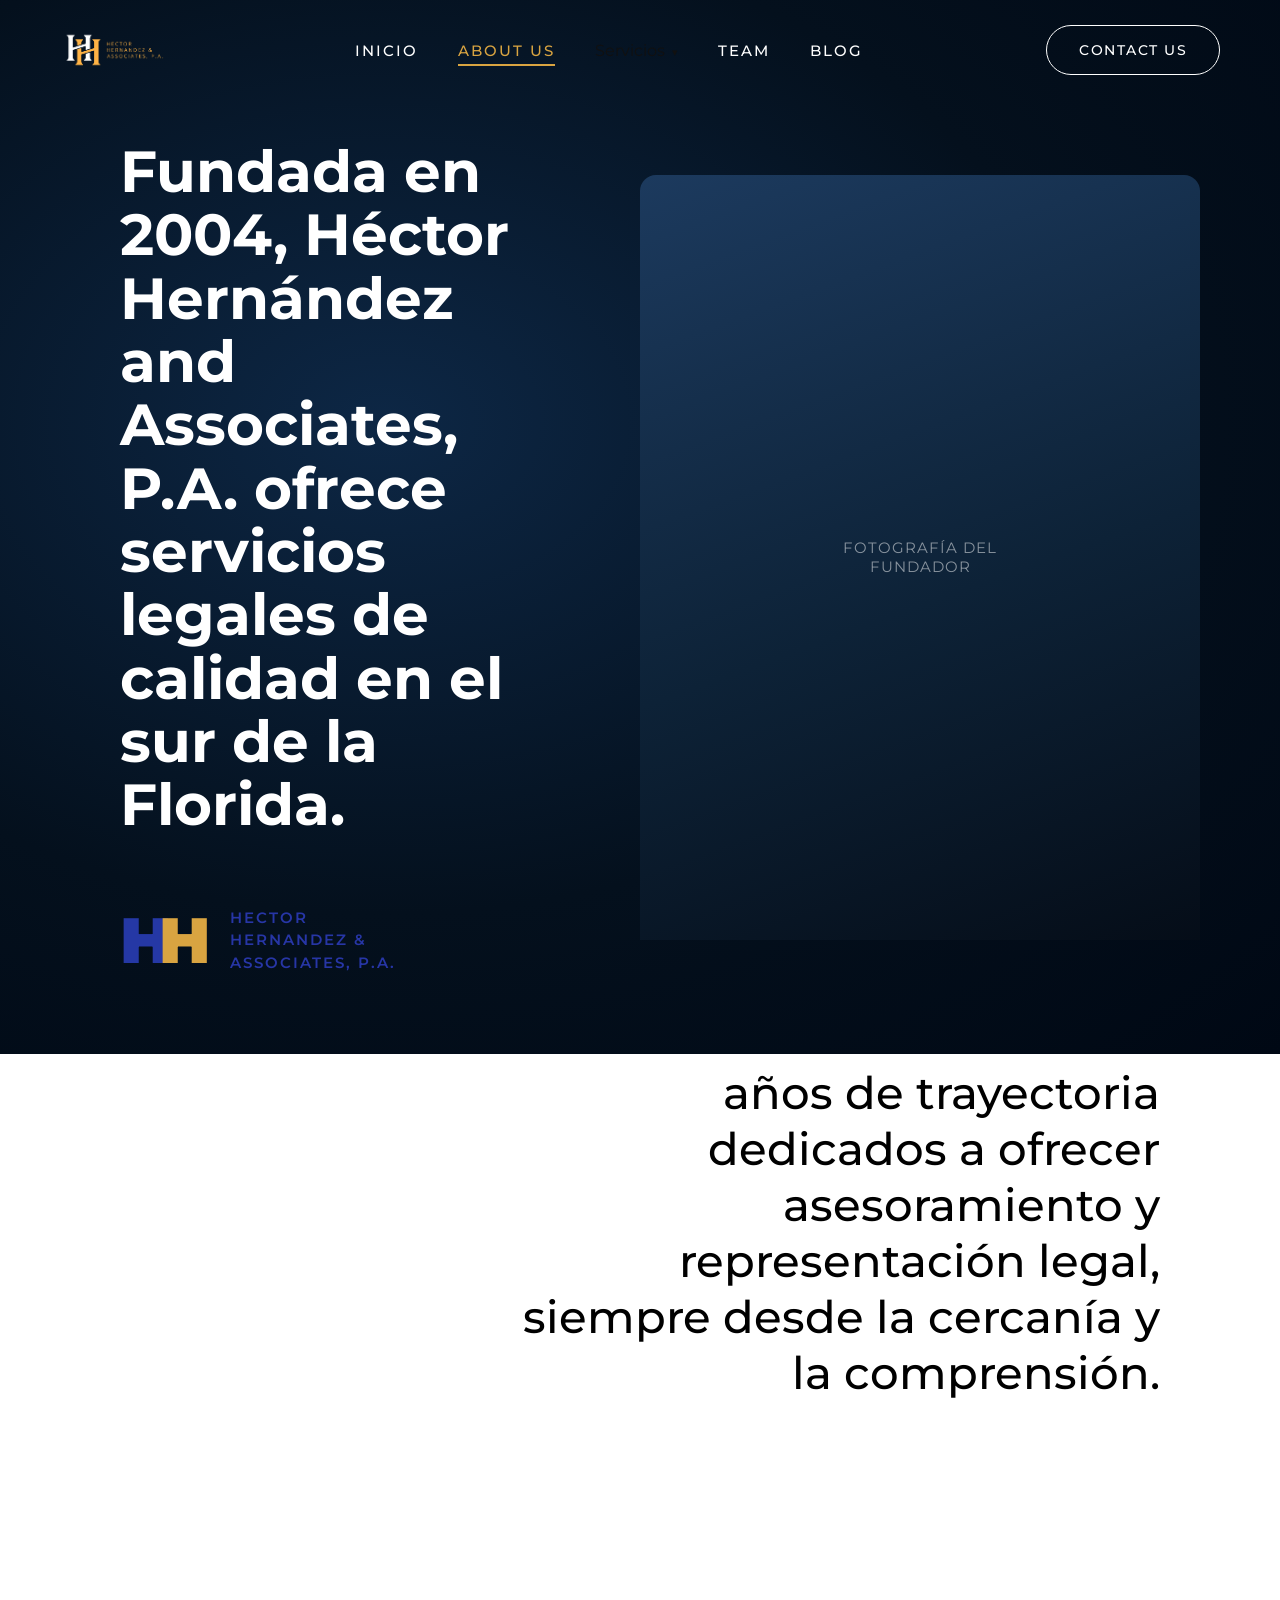
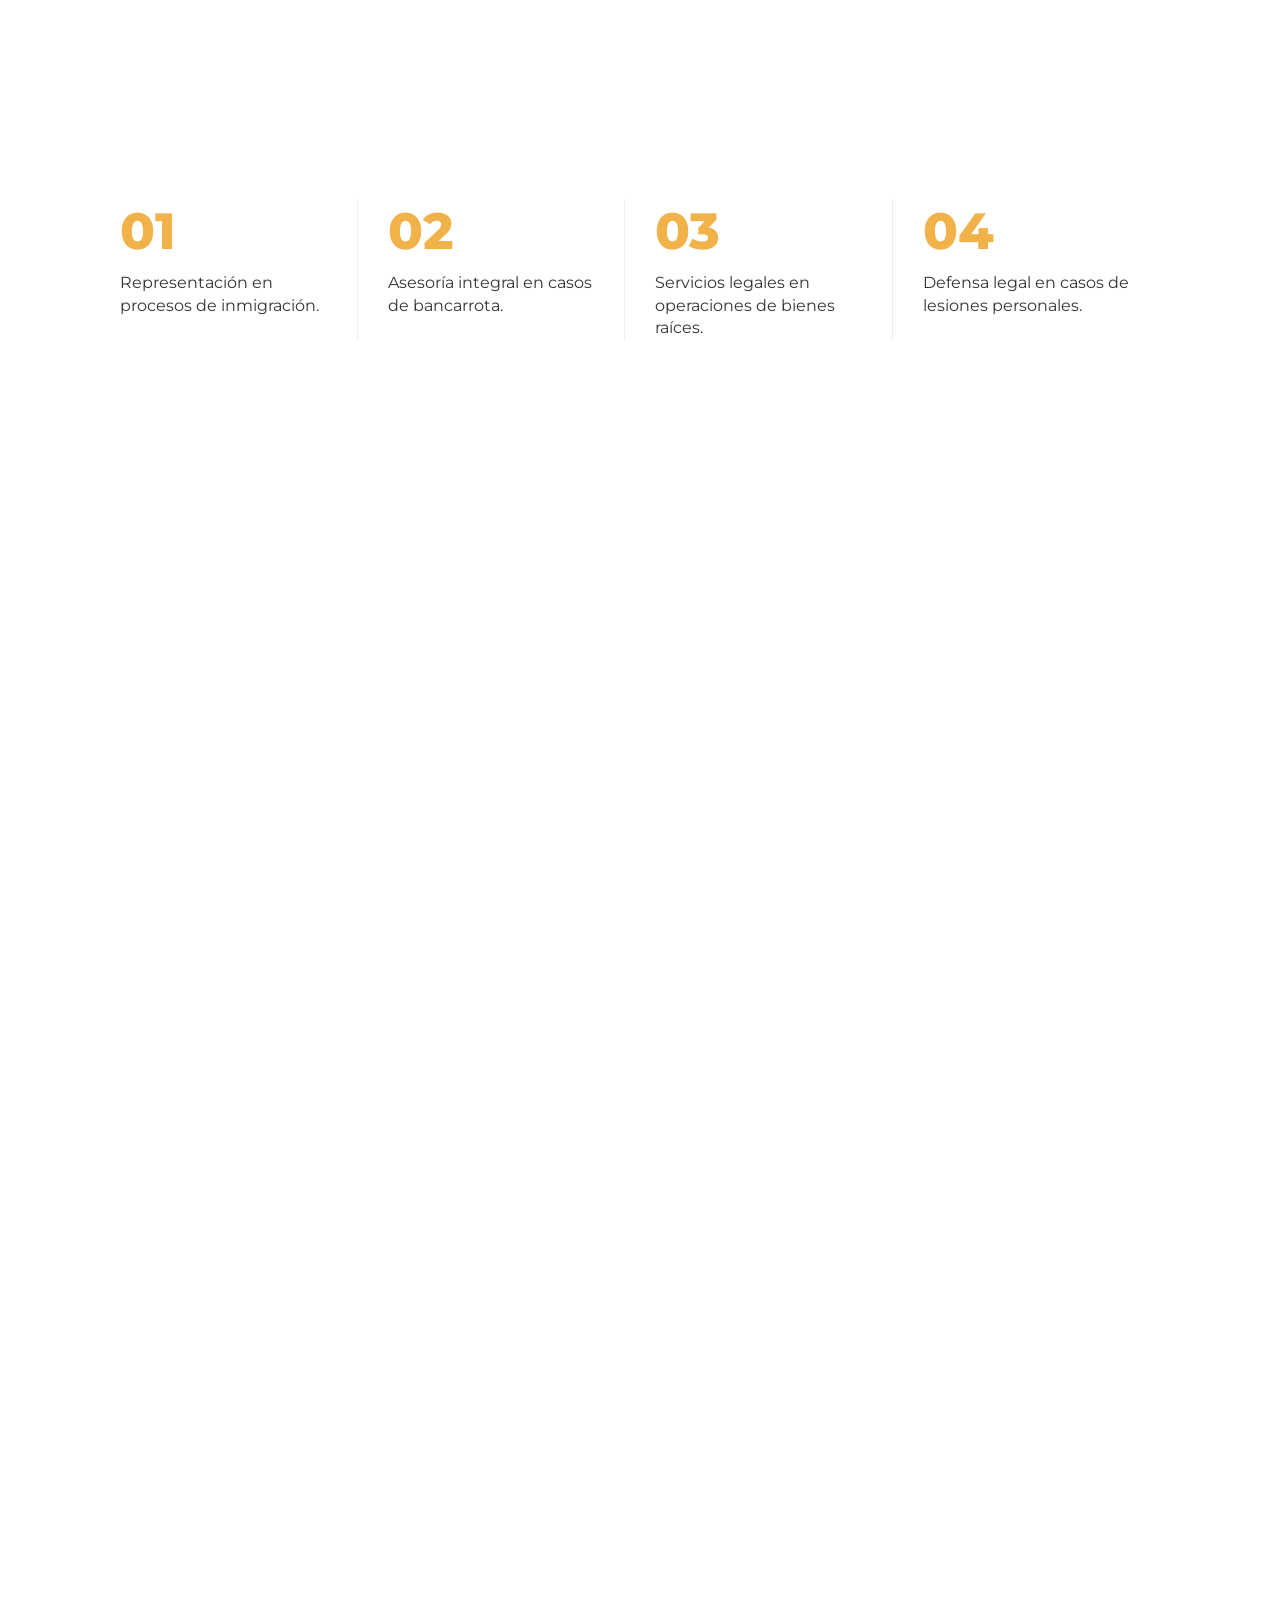
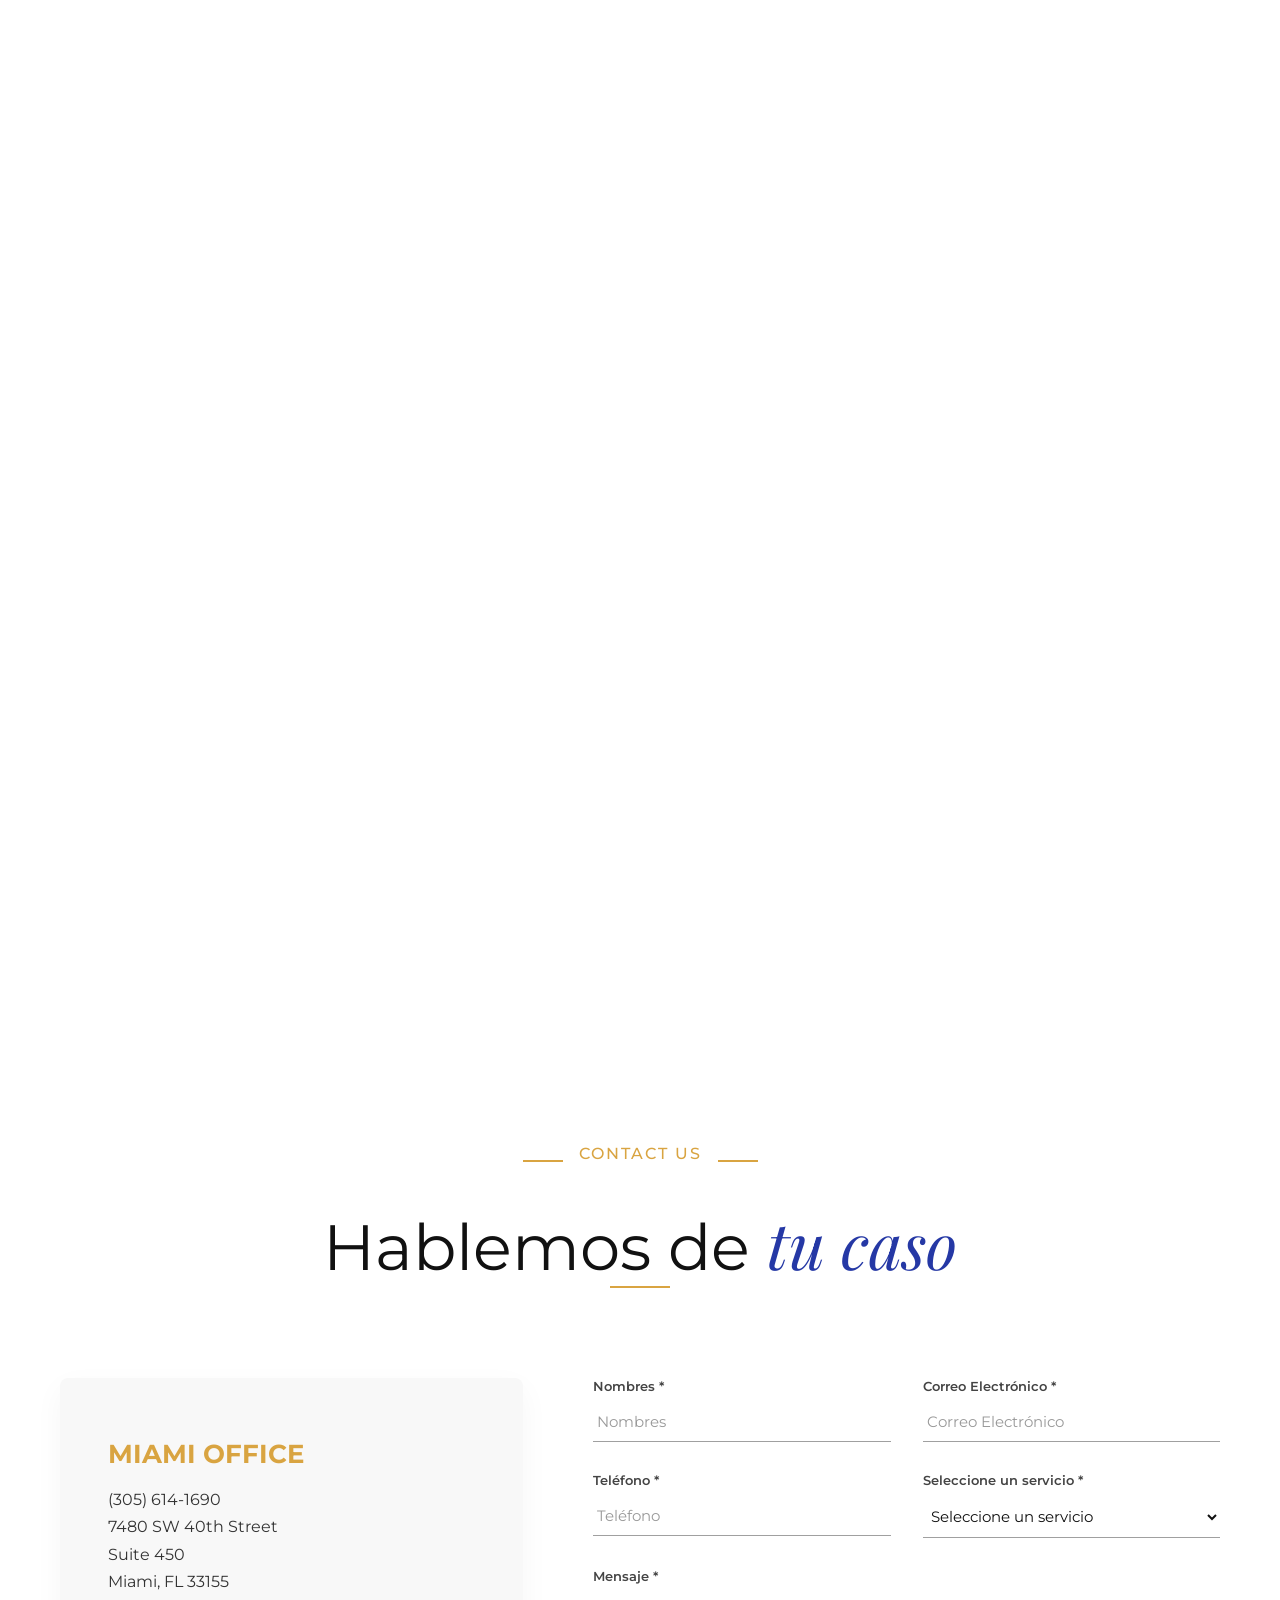
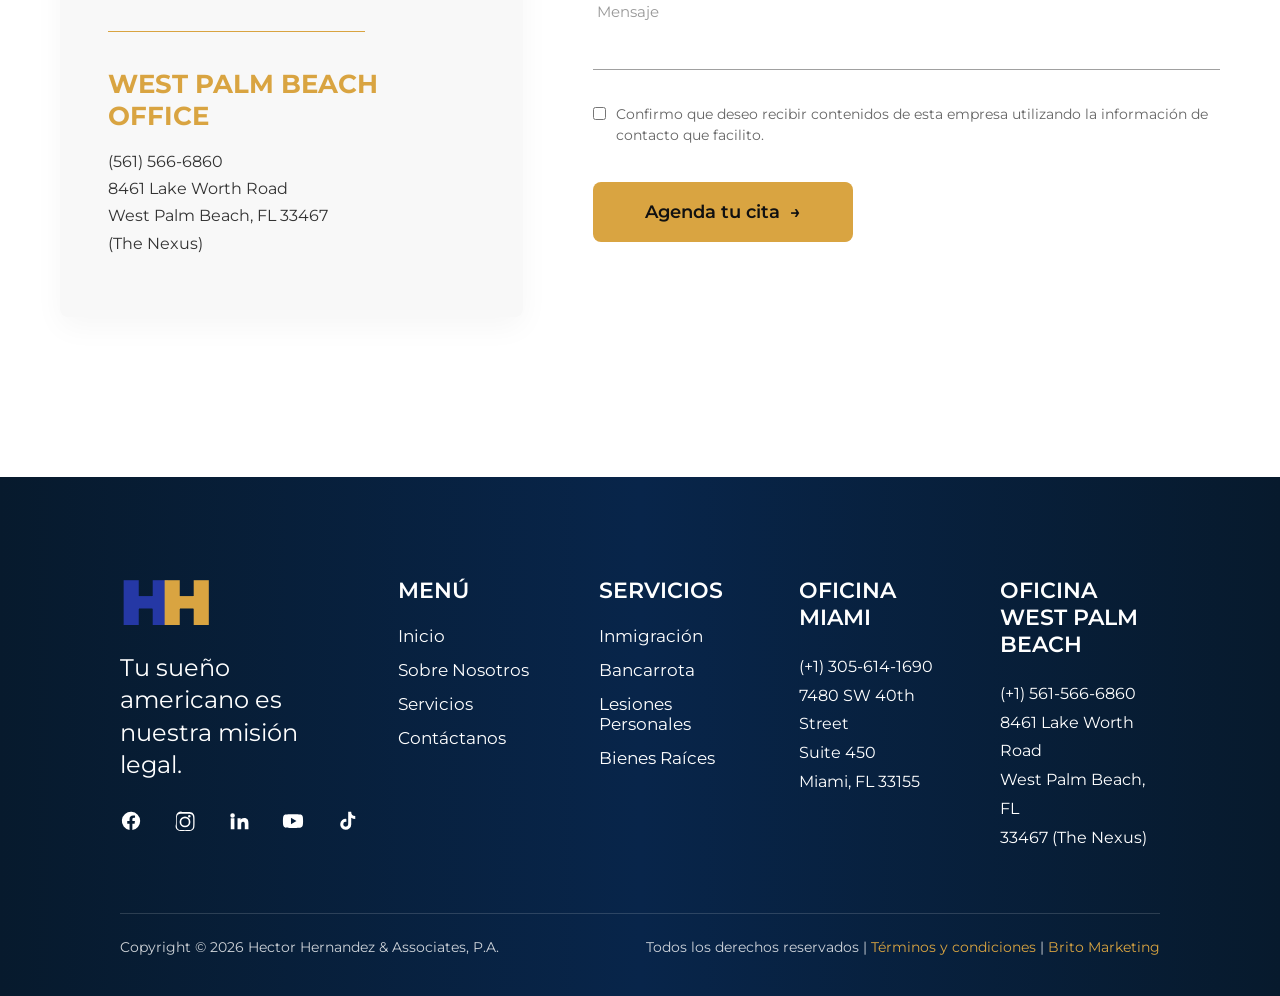
==== about.html @ 2b7bb664 "Commit inicial: sitio web HHA (HTML, CSS, JS, assets) Co-Authored-By: Claude Sonnet 5 <noreply@anthr" ====
<!DOCTYPE html>
<html lang="es">
<head>
<meta charset="UTF-8">
<meta name="viewport" content="width=device-width, initial-scale=1.0">
<title>About Us | Hector Hernandez & Associates, P.A.</title>
<link rel="preconnect" href="https://fonts.googleapis.com">
<link rel="preconnect" href="https://fonts.gstatic.com" crossorigin>
<link href="https://fonts.googleapis.com/css2?family=Montserrat:ital,wght@0,400;0,500;0,600;0,700;0,800;0,900;1,400&family=Cormorant+Garamond:wght@300;400&family=Playfair+Display:ital@1&display=swap" rel="stylesheet">
<link rel="stylesheet" href="styles.css">
</head>
<body>

<div id="preloader"><div class="preloader-hh">HH</div></div>

<!-- ============ HEADER ============ -->
<header id="site-header">
  <div class="header-inner">
    <div class="header-logo">
      <img src="LOGO.png" alt="Hector Hernandez & Associates, P.A." class="logo-full">
    </div>
    <nav class="header-menu">
      <a href="index.html">Inicio</a>
      <a href="about.html" class="active">About Us</a>
      <div class="menu-dropdown">
        <a href="services.html?service=inmigracion">Servicios <span class="caret">▾</span></a>
        <div class="dropdown-panel">
          <a href="services.html?service=inmigracion">Inmigración</a>
          <a href="services.html?service=bancarrota">Bancarrota</a>
          <a href="services.html?service=lesiones-personales">Lesiones Personales</a>
          <a href="services.html?service=bienes-raices">Bienes Raíces</a>
        </div>
      </div>
      <a href="index.html#team">Team</a>
      <a href="blog.html">Blog</a>
    </nav>
    <a href="contact.html" class="btn-contact-us">Contact Us</a>
    <button id="mobile-toggle" aria-label="Menú"><span></span><span></span><span></span></button>
  </div>
  <div id="mobile-menu">
    <a href="index.html">Inicio</a>
    <a href="about.html">About Us</a>
    <a href="services.html?service=inmigracion">Servicios</a>
    <a href="index.html#team">Team</a>
    <a href="blog.html">Blog</a>
    <a href="contact.html" class="btn-contact-us">Contact Us</a>
  </div>
</header>

<!-- ============ HERO — FUNDADOR ============ -->
<section class="founder-hero">
  <div class="founder-hero-inner">
    <div class="founder-text reveal-fade-up">
      <p class="founder-message">Fundada en 2004, Héctor Hernández and Associates, P.A. ofrece servicios legales de calidad en el sur de la Florida.</p>
      <div class="founder-logo">
        <div class="hero-hh" style="position:static;">
          <span class="hh-h1">H</span><span class="hh-h2">H</span>
        </div>
        <div class="founder-logo-text">
          HECTOR<br>HERNANDEZ &amp;<br>ASSOCIATES, P.A.
        </div>
      </div>
    </div>
    <div class="founder-photo-wrap">
      <div class="founder-photo-placeholder">
        <span>Fotografía del<br>Fundador</span>
      </div>
    </div>
  </div>
</section>

<!-- ============ KINETIC TYPOGRAPHY: DEFENDEMOS TUS DERECHOS ============ -->
<section id="kinetic-wrapper">
  <div id="kinetic-sticky">
    <p class="kinetic-institutional reveal-fade-up">Contamos con más de 20 años de trayectoria dedicados a ofrecer asesoramiento y representación legal, siempre desde la cercanía y la comprensión.</p>

    <div class="kinetic-headline">
      <span class="kinetic-word" id="kinetic-word-1">DEFENDEMOS</span>
      <span class="kinetic-word" id="kinetic-word-2">TUS DERECHOS.</span>
    </div>

    <div class="kinetic-divider"></div>

    <div class="practice-grid">
      <div class="practice-item" data-delay="0">
        <span class="practice-number">01</span>
        <p class="practice-text">Representación en procesos de inmigración.</p>
      </div>
      <div class="practice-item" data-delay="0.15">
        <span class="practice-number">02</span>
        <p class="practice-text">Asesoría integral en casos de bancarrota.</p>
      </div>
      <div class="practice-item" data-delay="0.3">
        <span class="practice-number">03</span>
        <p class="practice-text">Servicios legales en operaciones de bienes raíces.</p>
      </div>
      <div class="practice-item" data-delay="0.45">
        <span class="practice-number">04</span>
        <p class="practice-text">Defensa legal en casos de lesiones personales.</p>
      </div>
    </div>

    <a href="contact.html" class="btn-contact-dark">Contact Us <span class="arrow">→</span></a>
  </div>
</section>

<!-- ============ CONTACT US (compacta) ============ -->
<section id="contact" class="contact-section">
  <div class="contact-header">
    <div class="contact-eyebrow-row">
      <span class="deco-line-h short"></span>
      <span class="section-eyebrow gold">CONTACT US</span>
      <span class="deco-line-h short"></span>
    </div>
    <h2 class="contact-title">Hablemos de <span class="italic-blue">tu caso</span></h2>
    <div class="deco-line" style="width:60px;"></div>
  </div>

  <div class="contact-layout">
    <div class="contact-offices reveal-left">
      <div class="office-block">
        <h3 class="office-title">MIAMI OFFICE</h3>
        <p class="office-info">(305) 614-1690<br>7480 SW 40th Street<br>Suite 450<br>Miami, FL 33155</p>
      </div>
      <div class="office-separator"></div>
      <div class="office-block">
        <h3 class="office-title">WEST PALM BEACH OFFICE</h3>
        <p class="office-info">(561) 566-6860<br>8461 Lake Worth Road<br>West Palm Beach, FL 33467<br>(The Nexus)</p>
      </div>
    </div>

    <form class="contact-form reveal-right" onsubmit="return false;">
      <div class="form-row">
        <div class="form-field"><label>Nombres *</label><input type="text" placeholder="Nombres" required></div>
        <div class="form-field"><label>Correo Electrónico *</label><input type="email" placeholder="Correo Electrónico" required></div>
      </div>
      <div class="form-row">
        <div class="form-field"><label>Teléfono *</label><input type="tel" placeholder="Teléfono" required></div>
        <div class="form-field">
          <label>Seleccione un servicio *</label>
          <select required>
            <option value="" disabled selected>Seleccione un servicio</option>
            <option>Inmigración</option><option>Bancarrota</option><option>Lesiones Personales</option><option>Bienes Raíces</option>
          </select>
        </div>
      </div>
      <div class="form-row"><div class="form-field full"><label>Mensaje *</label><textarea placeholder="Mensaje" rows="3" required></textarea></div></div>
      <label class="checkbox-row"><input type="checkbox"><span>Confirmo que deseo recibir contenidos de esta empresa utilizando la información de contacto que facilito.</span></label>
      <button type="submit" class="btn-schedule">Agenda tu cita <span class="arrow">→</span></button>
    </form>
  </div>
</section>

<!-- ============ FOOTER ============ -->
<footer id="site-footer" class="reveal-fade-up">
  <div class="footer-inner">
    <div class="footer-col footer-brand">
      <div class="footer-hh"><span class="hh-h1">H</span><span class="hh-h2">H</span></div>
      <p class="footer-tagline">Tu sueño americano es<br>nuestra misión legal.</p>
      <div class="footer-social">
        <a href="https://www.facebook.com/HectorHernandezAndAssociates" target="_blank" rel="noopener" aria-label="Facebook"><svg viewBox="0 0 24 24" width="22" height="22" fill="currentColor"><path d="M22 12a10 10 0 1 0-11.6 9.9v-7H7.9V12h2.5V9.8c0-2.5 1.5-3.9 3.8-3.9 1.1 0 2.2.2 2.2.2v2.4h-1.3c-1.2 0-1.6.8-1.6 1.6V12h2.8l-.4 2.9h-2.4v7A10 10 0 0 0 22 12z"/></svg></a>
        <a href="https://www.instagram.com/hha_law/" target="_blank" rel="noopener" aria-label="Instagram"><svg viewBox="0 0 24 24" width="22" height="22" fill="currentColor"><path d="M12 2.2c3.2 0 3.6 0 4.9.1 1.2.1 2 .3 2.4.5.6.2 1 .5 1.5 1 .5.5.7.9 1 1.5.2.4.4 1.2.5 2.4.1 1.3.1 1.7.1 4.9s0 3.6-.1 4.9c-.1 1.2-.3 2-.5 2.4-.2.6-.5 1-1 1.5-.5.5-.9.7-1.5 1-.4.2-1.2.4-2.4.5-1.3.1-1.7.1-4.9.1s-3.6 0-4.9-.1c-1.2-.1-2-.3-2.4-.5-.6-.2-1-.5-1.5-1-.5-.5-.7-.9-1-1.5-.2-.4-.4-1.2-.5-2.4C2.2 15.6 2.2 15.2 2.2 12s0-3.6.1-4.9c.1-1.2.3-2 .5-2.4.2-.6.5-1 1-1.5.5-.5.9-.7 1.5-1 .4-.2 1.2-.4 2.4-.5C8.4 2.2 8.8 2.2 12 2.2zm0 1.8c-3.1 0-3.5 0-4.8.1-1 .1-1.5.2-1.9.4-.5.2-.8.4-1.1.7-.3.3-.5.6-.7 1.1-.1.4-.3.9-.4 1.9-.1 1.3-.1 1.7-.1 4.8s0 3.5.1 4.8c.1 1 .2 1.5.4 1.9.2.5.4.8.7 1.1.3.3.6.5 1.1.7.4.1.9.3 1.9.4 1.3.1 1.7.1 4.8.1s3.5 0 4.8-.1c1-.1 1.5-.2 1.9-.4.5-.2.8-.4 1.1-.7.3-.3.5-.6.7-1.1.1-.4.3-.9.4-1.9.1-1.3.1-1.7.1-4.8s0-3.5-.1-4.8c-.1-1-.2-1.5-.4-1.9-.2-.5-.4-.8-.7-1.1-.3-.3-.6-.5-1.1-.7-.4-.1-.9-.3-1.9-.4-1.3-.1-1.7-.1-4.8-.1zm0 3.1a5.9 5.9 0 1 1 0 11.8 5.9 5.9 0 0 1 0-11.8zm0 1.8a4.1 4.1 0 1 0 0 8.2 4.1 4.1 0 0 0 0-8.2zm6.1-2a1.4 1.4 0 1 1-2.8 0 1.4 1.4 0 0 1 2.8 0z"/></svg></a>
        <a href="https://www.linkedin.com/company/hhalawfirm/" target="_blank" rel="noopener" aria-label="LinkedIn"><svg viewBox="0 0 24 24" width="22" height="22" fill="currentColor"><path d="M4.98 3.5a2.5 2.5 0 1 1 0 5 2.5 2.5 0 0 1 0-5zM3 9h4v12H3V9zm7 0h3.8v1.7h.1c.5-.9 1.8-1.9 3.7-1.9 4 0 4.7 2.6 4.7 6V21h-4v-5.3c0-1.3 0-3-1.8-3s-2.1 1.4-2.1 2.9V21h-4V9z"/></svg></a>
        <a href="https://www.youtube.com/@hectorhernandezassociates/shorts" target="_blank" rel="noopener" aria-label="YouTube"><svg viewBox="0 0 24 24" width="22" height="22" fill="currentColor"><path d="M23 12s0-3.4-.4-5a2.9 2.9 0 0 0-2-2C18.9 4.5 12 4.5 12 4.5s-6.9 0-8.6.5a2.9 2.9 0 0 0-2 2C1 8.6 1 12 1 12s0 3.4.4 5a2.9 2.9 0 0 0 2 2c1.7.5 8.6.5 8.6.5s6.9 0 8.6-.5a2.9 2.9 0 0 0 2-2c.4-1.6.4-5 .4-5zM9.8 15.5v-7l6 3.5-6 3.5z"/></svg></a>
        <a href="https://www.tiktok.com/@hhalawfirm?_r=1&_t=ZP-94kEILWHU1H" target="_blank" rel="noopener" aria-label="TikTok"><svg viewBox="0 0 24 24" width="22" height="22" fill="currentColor"><path d="M16.6 2h-3.3v13.6a2.7 2.7 0 1 1-2.7-2.7c.2 0 .5 0 .7.1v-3.3a6 6 0 1 0 5.3 6V8.4a7.7 7.7 0 0 0 4.4 1.4V6.5a4.4 4.4 0 0 1-4.4-4.4z"/></svg></a>
      </div>
    </div>
    <div class="footer-col">
      <h4 class="footer-col-title">MENÚ</h4>
      <a href="index.html">Inicio</a><a href="about.html">Sobre Nosotros</a><a href="services.html?service=inmigracion">Servicios</a><a href="contact.html">Contáctanos</a>
    </div>
    <div class="footer-col">
      <h4 class="footer-col-title">SERVICIOS</h4>
      <a href="services.html?service=inmigracion">Inmigración</a><a href="services.html?service=bancarrota">Bancarrota</a><a href="services.html?service=lesiones-personales">Lesiones Personales</a><a href="services.html?service=bienes-raices">Bienes Raíces</a>
    </div>
    <div class="footer-col">
      <h4 class="footer-col-title">OFICINA MIAMI</h4>
      <p class="footer-office-info">(+1) 305-614-1690<br>7480 SW 40th Street<br>Suite 450<br>Miami, FL 33155</p>
    </div>
    <div class="footer-col">
      <h4 class="footer-col-title">OFICINA WEST PALM BEACH</h4>
      <p class="footer-office-info">(+1) 561-566-6860<br>8461 Lake Worth Road<br>West Palm Beach, FL<br>33467 (The Nexus)</p>
    </div>
  </div>
  <div class="footer-divider"></div>
  <div class="footer-legal">
    <span>Copyright © 2026 Hector Hernandez &amp; Associates, P.A.</span>
    <span class="footer-legal-right">Todos los derechos reservados | <a href="#">Términos y condiciones</a> | <a href="#">Brito Marketing</a></span>
  </div>
</footer>

<script src="common.js"></script>
<script src="about.js"></script>
</body>
</html>
---- styles.css ----
/* ============================================================
   HECTOR HERNANDEZ & ASSOCIATES, P.A. — Renovación Página Web
   ============================================================ */

:root {
  --navy: #071A2D;
  --navy-2: #08254A;
  --blue: #2538A5;
  --gold: #D9A441;
  --gold-dark: #C28A2C;
  --gold-light: #F2C96D;
  --white: #FFFFFF;
  --ink: #111111;
  --gray-text: #333333;
  --font-sans: 'Montserrat', sans-serif;
  --font-serif: 'Cormorant Garamond', serif;
  --font-display: 'Playfair Display', serif;
}

* { box-sizing: border-box; margin: 0; padding: 0; }

html { scroll-behavior: smooth; }

body {
  font-family: var(--font-sans);
  background: var(--white);
  color: var(--ink);
  overflow-x: hidden;
  -webkit-font-smoothing: antialiased;
}

img { display: block; max-width: 100%; }
a { text-decoration: none; color: inherit; }
button { font-family: inherit; cursor: pointer; border: none; background: none; }
ul { list-style: none; }

@media (prefers-reduced-motion: reduce) {
  *, *::before, *::after {
    animation-duration: 0.001ms !important;
    animation-iteration-count: 1 !important;
    transition-duration: 0.001ms !important;
    scroll-behavior: auto !important;
  }
}

/* ============================================================
   PRELOADER
   ============================================================ */
#preloader {
  position: fixed;
  inset: 0;
  background: var(--navy);
  z-index: 9999;
  display: flex;
  align-items: center;
  justify-content: center;
  transition: opacity 0.6s ease, visibility 0.6s ease;
}
#preloader.hidden { opacity: 0; visibility: hidden; pointer-events: none; }
.preloader-hh {
  font-family: var(--font-sans);
  font-weight: 900;
  font-size: 48px;
  letter-spacing: 4px;
  background: linear-gradient(90deg, var(--blue), var(--gold));
  -webkit-background-clip: text;
  background-clip: text;
  color: transparent;
  animation: pulse 1.2s ease-in-out infinite;
}
@keyframes pulse {
  0%, 100% { opacity: 0.5; transform: scale(0.96); }
  50% { opacity: 1; transform: scale(1.02); }
}

/* ============================================================
   HEADER
   ============================================================ */
#site-header {
  position: fixed;
  top: 0; left: 0; right: 0;
  height: 100px;
  z-index: 1000;
  background: rgba(7, 26, 45, 0);
  transition: background 0.4s ease, height 0.4s ease, box-shadow 0.4s ease;
}
#site-header.scrolled {
  background: rgba(7, 26, 45, 0.92);
  backdrop-filter: blur(10px);
  height: 80px;
  box-shadow: 0 10px 30px rgba(0,0,0,0.25);
}
.header-inner {
  height: 100%;
  max-width: 1440px;
  margin: 0 auto;
  padding: 0 60px;
  display: flex;
  align-items: center;
  justify-content: space-between;
  gap: 40px;
}
.header-logo img { height: 46px; width: auto; }

.header-menu {
  display: flex;
  align-items: center;
  gap: 40px;
  flex: 1;
  justify-content: center;
}
.header-menu > a {
  font-family: var(--font-sans);
  font-weight: 500;
  font-size: 15px;
  letter-spacing: 2px;
  color: var(--white);
  position: relative;
  padding: 6px 0;
  transition: color 0.3s ease;
  text-transform: uppercase;
}
.header-menu > a:hover,
.header-menu > a.active { color: var(--gold); }
.header-menu > a.active::after {
  content: '';
  position: absolute;
  left: 0; bottom: 0;
  width: 100%; height: 2px;
  background: var(--gold);
}

.menu-dropdown { position: relative; display: flex; align-items: center; }
.menu-dropdown .caret { font-size: 11px; margin-left: 3px; }
.dropdown-panel {
  position: absolute;
  top: 130%;
  left: 50%;
  transform: translateX(-50%) translateY(-8px);
  background: var(--navy-2);
  border-radius: 8px;
  padding: 14px 0;
  min-width: 200px;
  opacity: 0;
  visibility: hidden;
  transition: opacity 0.25s ease, transform 0.25s ease, visibility 0.25s ease;
  box-shadow: 0 20px 40px rgba(0,0,0,0.35);
}
.menu-dropdown:hover .dropdown-panel {
  opacity: 1; visibility: visible; transform: translateX(-50%) translateY(0);
}
.dropdown-panel a {
  display: block;
  padding: 10px 24px;
  font-size: 14px;
  letter-spacing: 1px;
  text-transform: none;
  color: var(--white);
}
#nav-services-link{
  font-family: var(--font-sans);
  font-weight: 500;
  font-size: 15px;
  letter-spacing: 2px;
  color: var(--white);
  text-transform: uppercase;
}
.dropdown-panel a:hover { color: var(--gold); background: rgba(255,255,255,0.04); }

.btn-contact-us {
  display: inline-flex;
  align-items: center;
  justify-content: center;
  height: 50px;
  padding: 14px 32px;
  border: 1px solid var(--white);
  border-radius: 999px;
  color: var(--white);
  font-family: var(--font-sans);
  font-weight: 500;
  font-size: 14px;
  letter-spacing: 1.5px;
  text-transform: uppercase;
  background: transparent;
  transition: background 0.3s ease, color 0.3s ease, border-color 0.3s ease;
  white-space: nowrap;
}
.btn-contact-us:hover {
  background: var(--gold);
  border-color: var(--gold);
  color: var(--ink);
}

#mobile-toggle {
  display: none;
  flex-direction: column;
  gap: 5px;
  width: 28px;
  z-index: 1001;
}
#mobile-toggle span {
  height: 2px; width: 100%; background: var(--white); transition: all 0.3s ease;
}
#mobile-menu {
  display: none;
  position: fixed;
  top: 0; right: -100%;
  width: 80%; max-width: 340px;
  height: 100vh;
  background: var(--navy-2);
  flex-direction: column;
  padding: 120px 40px 40px;
  gap: 28px;
  transition: right 0.4s ease;
  z-index: 999;
}
#mobile-menu.open { right: 0; }
#mobile-menu a {
  color: var(--white);
  font-size: 18px;
  letter-spacing: 1px;
  text-transform: uppercase;
}
#mobile-menu .btn-contact-us { margin-top: 12px; align-self: flex-start; }

/* ============================================================
   HERO
   ============================================================ */
#hero-wrapper {
  position: relative;
  height: 400vh; /* scroll distance for the cinematic expansion */
  background: var(--navy);
}
#hero-sticky {
  position: sticky;
  top: 0;
  height: 100vh;
  overflow: hidden;
  background: var(--navy);
}
.hero-content {
  position: relative;
  height: 100%;
  display: flex;
}
.hero-left {
  width: 40%;
  position: relative;
}
.hero-right {
  width: 60%;
  position: relative;
  display: flex;
  flex-direction: column;
  justify-content: center;
  padding: 0 80px 0 0;
}

.hero-hh {
  position: absolute;
  left: 60px;
  bottom: 70px;
  font-family: var(--font-sans);
  font-weight: 900;
  font-size: clamp(90px, 12vw, 170px);
  line-height: 0.8;
  display: flex;
  transition: opacity 0.2s linear, transform 0.2s linear;
}
.hero-hh .hh-h1 { color: var(--blue); }
.hero-hh .hh-h2 { color: var(--gold); margin-left: -0.18em; }

.hero-message {
  font-family: var(--font-serif);
  font-weight: 300;
  font-size: clamp(38px, 5vw, 80px);
  line-height: 1.05;
  color: var(--white);
  margin-bottom: 40px;
  transition: opacity 0.2s linear, transform 0.2s linear;
}
.hero-message .highlight-gold { color: var(--gold); }

.hero-video {
  position: relative;
  width: min(650px, 100%);
  height: 380px;
  border-radius: 16px;
  overflow: hidden;
  box-shadow: 0 40px 80px rgba(0,0,0,0.5);
  transform-origin: center left;
  will-change: transform, width, height, border-radius;
}
.video-thumb {
  position: absolute;
  inset: 0;
  background:
    linear-gradient(180deg, rgba(7,26,45,0.15), rgba(7,26,45,0.55)),
    linear-gradient(135deg, #1c3a5e 0%, #0d2237 50%, #050d18 100%);
  display: flex;
  align-items: center;
  justify-content: center;
  cursor: pointer;
}
.video-thumb::before {
  content: '';
  position: absolute;
  inset: 0;
  background-image:
    linear-gradient(rgba(217,164,65,0.06) 1px, transparent 1px),
    linear-gradient(90deg, rgba(217,164,65,0.06) 1px, transparent 1px);
  background-size: 40px 40px;
}
.play-btn {
  position: relative;
  width: 74px; height: 74px;
  border-radius: 50%;
  background: rgba(255,255,255,0.92);
  display: flex;
  align-items: center;
  justify-content: center;
  transition: transform 0.4s ease, background 0.4s ease;
}
.hero-video:hover .play-btn { transform: scale(1.08); background: var(--white); }
.hero-video:hover .video-thumb { transform: scale(1.05); transition: transform 0.6s ease; }

.scroll-indicator {
  position: absolute;
  bottom: 32px;
  left: 40%;
  transform: translateX(-50%);
  color: var(--white);
  font-size: 20px;
  opacity: 0.7;
  animation: bounce-down 1.8s ease-in-out infinite;
}
@keyframes bounce-down {
  0%, 100% { transform: translate(-50%, 0); }
  50% { transform: translate(-50%, 10px); }
}

@media (max-width: 900px) {
  .hero-content { flex-direction: column; }
  .hero-left { display: none; }
  .hero-right { width: 100%; padding: 120px 24px 40px; align-items: center; text-align: center; }
  .hero-message { font-size: 34px; }
  .hero-video { width: 100%; height: 260px; }
  .scroll-indicator { left: 50%; }
}

/* ============================================================
   INTRO — ¿Necesitas asistencia legal?
   ============================================================ */
.intro-section {
  background: var(--white);
  padding: 120px 80px;
}
.intro-grid {
  max-width: 1300px;
  margin: 0 auto;
  display: grid;
  grid-template-columns: 1fr 1fr;
  gap: 80px;
  align-items: center;
}
.intro-eyebrow {
  display: inline-block;
  background: #FDF3E1;
  color: var(--gold-dark);
  font-size: 13px;
  font-weight: 700;
  letter-spacing: 0.5px;
  padding: 8px 18px;
  border-radius: 999px;
  margin-bottom: 24px;
}
.intro-title {
  font-family: var(--font-sans);
  font-weight: 800;
  font-style: italic;
  font-size: clamp(32px, 3.6vw, 46px);
  color: var(--navy);
  line-height: 1.15;
  margin-bottom: 24px;
}
.intro-desc {
  font-size: 16px;
  line-height: 1.7;
  color: #4a4a4a;
  max-width: 520px;
  margin-bottom: 36px;
}
.btn-gold {
  display: inline-flex;
  align-items: center;
  gap: 10px;
  background: var(--gold);
  color: var(--ink);
  font-weight: 600;
  font-size: 15px;
  padding: 16px 28px;
  border-radius: 8px;
  transition: background 0.3s ease, transform 0.3s ease;
}
.btn-gold:hover { background: var(--gold-dark); transform: translateY(-2px); }
.btn-gold .arrow { transition: transform 0.3s ease; }
.btn-gold:hover .arrow { transform: translateX(4px); }

.intro-video-frame {
  border-radius: 16px;
  overflow: hidden;
  aspect-ratio: 16/11;
}
.intro-video-placeholder {
  width: 100%; height: 100%;
  background: linear-gradient(135deg, #2c4a6e 0%, #0f2338 60%, #071A2D 100%);
  display: flex;
  align-items: center;
  justify-content: center;
  color: rgba(255,255,255,0.55);
  font-size: 14px;
  letter-spacing: 1px;
  text-transform: uppercase;
}

@media (max-width: 900px) {
  .intro-section { padding: 80px 24px; }
  .intro-grid { grid-template-columns: 1fr; gap: 40px; }
}

.reveal-on-scroll { opacity: 0; transform: translateY(40px); transition: opacity 0.8s ease, transform 0.8s ease; }
.reveal-on-scroll.in-view { opacity: 1; transform: translateY(0); }

/* ============================================================
   ABOUT US — Nos destacamos
   ============================================================ */
.about-section {
  background: var(--navy);
  padding: 140px 24px 160px;
}
.about-header {
  max-width: 900px;
  margin: 0 auto 100px;
  text-align: center;
}
.section-eyebrow {
  display: block;
  font-family: var(--font-sans);
  font-weight: 500;
  font-size: 16px;
  letter-spacing: 2px;
  color: var(--white);
  text-transform: uppercase;
  margin-bottom: 14px;
}
.section-eyebrow.gold { color: var(--gold); }
.deco-line {
  width: 40px; height: 2px;
  background: var(--gold);
  margin: 0 auto 32px;
}
.about-title {
  font-family: var(--font-sans);
  font-weight: 800;
  font-size: clamp(40px, 7vw, 96px);
  color: var(--white);
  margin-bottom: 28px;
  line-height: 1.05;
}
.about-desc {
  font-family: var(--font-sans);
  font-weight: 400;
  font-size: clamp(16px, 2vw, 24px);
  color: rgba(255,255,255,0.85);
  max-width: 850px;
  margin: 0 auto;
  line-height: 1.6;
}

.about-cards {
  max-width: 1100px;
  margin: 0 auto;
  display: flex;
  flex-direction: column;
  gap: 40px;
}
.about-card {
  width: 85%;
  min-height: 300px;
  background: var(--white);
  border-radius: 12px;
  padding: 48px 56px;
  position: relative;
  opacity: 0;
  transition: opacity 1s ease, transform 1s cubic-bezier(.2,.8,.2,1.1);
  box-shadow: 0 30px 60px rgba(0,0,0,0.25);
}
.about-card.card-left { align-self: flex-start; transform: translateX(-120px); }
.about-card.card-right { align-self: flex-end; transform: translateX(120px); }
.about-card.in-view { opacity: 1; transform: translateX(0); }

.card-number {
  display: block;
  color: var(--gold);
  font-family: var(--font-sans);
  font-weight: 800;
  font-size: 22px;
  margin-bottom: 8px;
}
.card-title {
  font-family: var(--font-sans);
  font-weight: 800;
  font-size: clamp(32px, 4vw, 60px);
  color: var(--ink);
  margin-bottom: 20px;
}
.card-desc {
  font-family: var(--font-sans);
  font-size: clamp(15px, 1.6vw, 24px);
  color: var(--gray-text);
  max-width: 640px;
  line-height: 1.55;
}

@media (max-width: 800px) {
  .about-card { width: 100%; padding: 32px; min-height: auto; }
  .about-card.card-left, .about-card.card-right { transform: translateY(60px); }
  .about-section { padding: 100px 16px; }
}

/* ============================================================
   SERVICES INTRODUCTION
   ============================================================ */
.services-intro-section {
  background: var(--navy);
  padding: 180px 60px;
  text-align: center;
}
.services-intro-grid {
  max-width: 1300px;
  margin: 60px auto 0;
  display: flex;
  justify-content: space-between;
  align-items: flex-end;
  gap: 60px;
  text-align: left;
}
.services-intro-title {
  font-family: var(--font-sans);
  font-weight: 800;
  font-size: clamp(38px, 7vw, 110px);
  line-height: 0.95;
  color: var(--white);
  flex: 0 0 60%;
}
.services-intro-text {
  font-family: var(--font-sans);
  font-weight: 400;
  font-size: clamp(16px, 1.8vw, 28px);
  line-height: 1.5;
  color: rgba(255,255,255,0.85);
  max-width: 450px;
  flex: 1;
}
.reveal-fade-up {
  opacity: 0;
  transform: translateY(80px);
  transition: opacity 1s ease, transform 1s ease;
}
.reveal-fade-up.in-view { opacity: 1; transform: translateY(0); }
.reveal-fade-in {
  opacity: 0;
  transition: opacity 1s ease 0.3s;
}
.reveal-fade-in.in-view { opacity: 1; }

@media (max-width: 900px) {
  .services-intro-section { padding: 100px 24px; }
  .services-intro-grid { flex-direction: column; align-items: flex-start; gap: 32px; }
  .services-intro-title, .services-intro-text { flex: none; max-width: 100%; }
}

/* ============================================================
   SERVICE CUBES
   ============================================================ */
.cubes-section {
  background: var(--navy);
  padding: 40px 60px 200px;
  perspective: 1800px;
}
.cubes-grid {
  max-width: 1100px;
  margin: 0 auto;
  display: grid;
  grid-template-columns: 1fr 1fr;
  gap: 90px 70px;
}
.cube-wrap {
  display: block;
  opacity: 0;
  transform: translateY(50px) scale(0.9);
  transition: opacity 0.8s ease, transform 0.8s ease;
}
.cube-wrap.in-view { opacity: 1; transform: translateY(0) scale(1); }

.cube {
  position: relative;
  width: 100%;
  height: 280px;
  transform-style: preserve-3d;
  transform: rotateX(-8deg) rotateY(8deg);
  transition: transform 0.5s ease;
  box-shadow: 0 30px 60px rgba(0,0,0,0.35);
  border-radius: 4px;
}
.cube-wrap:hover .cube { transform: rotateX(-12deg) rotateY(15deg); }

.cube-face {
  position: absolute;
  inset: 0;
}
.cube-front {
  background: var(--white);
  display: flex;
  flex-direction: column;
  justify-content: flex-start;
  padding: 32px;
  width: 60%;
  border-radius: 4px 0 0 4px;
}
.cube-num {
  font-family: var(--font-sans);
  font-weight: 800;
  font-size: 64px;
  color: var(--ink);
  line-height: 1;
}
.cube-service {
  font-family: var(--font-sans);
  font-weight: 600;
  font-size: 28px;
  color: var(--ink);
  margin-top: 12px;
}
.cube-side {
  left: 60%;
  width: 40%;
  background-size: cover;
  background-position: center;
  border-radius: 0 4px 0 0;
}
.img-immigration { background: linear-gradient(160deg, #2538A5 0%, #142a63 60%, #0a1636 100%); }
.img-bankruptcy { background: linear-gradient(160deg, #4a4032 0%, #2c2417 60%, #171208 100%); }
.img-injury { background: linear-gradient(160deg, #5a3030 0%, #341c1c 60%, #1a0d0d 100%); }
.img-realestate { background: linear-gradient(160deg, #2f4a3a 0%, #1a2c22 60%, #0d1712 100%); }

.cube-bottom {
  top: auto;
  bottom: -46px;
  height: 46px;
  width: 100%;
  background: linear-gradient(90deg, var(--gold-dark), var(--gold), var(--gold-light));
  display: flex;
  align-items: center;
  padding-left: 32px;
  font-family: var(--font-sans);
  font-weight: 600;
  font-size: 15px;
  color: var(--ink);
  border-radius: 0 0 4px 4px;
  letter-spacing: 0.5px;
}

@media (max-width: 800px) {
  .cubes-section { padding: 20px 20px 120px; }
  .cubes-grid { grid-template-columns: 1fr; gap: 70px; }
  .cube { height: 240px; }
}

/* ============================================================
   TEAM INTRODUCTION (Zoom-into-text)
   ============================================================ */
#team-intro-wrapper {
  position: relative;
  height: 400vh;
  background: var(--navy);
}
#team-intro-sticky {
  position: sticky;
  top: 0;
  height: 100vh;
  overflow: hidden;
  display: flex;
  flex-direction: column;
  align-items: center;
  padding-top: 120px;
  text-align: center;
}
.team-intro-title {
  font-family: var(--font-sans);
  font-weight: 800;
  font-size: clamp(30px, 5vw, 72px);
  color: var(--white);
  margin-top: 20px;
}
.team-giant {
  position: absolute;
  bottom: -0.05em;
  left: 50%;
  transform: translateX(-50%) scale(1);
  font-family: var(--font-sans);
  font-weight: 900;
  font-size: clamp(140px, 24vw, 320px);
  line-height: 0.82;
  color: var(--white);
  white-space: nowrap;
  will-change: transform;
  transform-origin: center bottom;
}

/* ============================================================
   NUESTRO EQUIPO — divider
   ============================================================ */
.team-divider-section {
  background: var(--white);
  padding: 160px 24px;
  display: flex;
  align-items: center;
  justify-content: center;
}
.team-divider {
  display: flex;
  align-items: center;
  gap: 40px;
}
.deco-line-h {
  width: 120px; height: 2px;
  background: var(--gold);
}
.deco-line-h.short { width: 40px; }
.team-divider-text {
  font-family: var(--font-sans);
  font-weight: 600;
  font-size: clamp(22px, 3vw, 36px);
  letter-spacing: 8px;
  white-space: nowrap;
}
.word-navy { color: var(--blue); }
.word-gold { color: var(--gold); }

@media (max-width: 700px) {
  .team-divider { flex-direction: column; gap: 20px; }
  .deco-line-h { width: 80px; }
  .team-divider-text { letter-spacing: 4px; font-size: 22px; }
}

/* ============================================================
   TEAM DIRECTORY
   ============================================================ */
.team-directory-section {
  background: var(--white);
  padding: 40px 60px 0;
}
.team-gallery {
  max-width: 1300px;
  margin: 0 auto;
  display: grid;
  grid-template-columns: repeat(5, 1fr);
  column-gap: 40px;
  row-gap: 50px;
  justify-items: center;
}
.team-member {
  cursor: pointer;
  text-align: center;
  width: 190px;
}
.team-photo {
  width: 190px;
  height: 250px;
  border-radius: 8px;
  background-size: cover;
  background-position: center;
  filter: grayscale(1);
  transition: transform 0.3s ease, filter 0.3s ease;
  margin-bottom: 14px;
}
.team-member:hover .team-photo { transform: scale(1.03); }
.team-member.selected .team-photo { filter: grayscale(0); }
.team-member-name {
  font-family: var(--font-sans);
  font-weight: 600;
  font-size: 17px;
  color: var(--ink);
}
.team-member-role {
  font-family: var(--font-sans);
  font-weight: 500;
  font-size: 13px;
  color: var(--blue);
  margin-top: 2px;
}

.team-profile-panel {
  max-width: 1100px;
  margin: 70px auto 0;
  display: grid;
  grid-template-columns: 1.4fr 1fr;
  align-items: center;
  gap: 50px;
  position: relative;
  padding: 60px 0 100px;
  border-top: 1px solid #eee;
}
.profile-photo {
  width: 100%;
  max-width: 550px;
  height: 340px;
  border-radius: 12px;
  background-size: cover;
  background-position: center;
  box-shadow: 0 15px 35px rgba(0,0,0,0.08);
  transition: opacity 0.4s ease, transform 0.4s ease;
}
.profile-name {
  font-family: var(--font-sans);
  font-weight: 800;
  font-size: clamp(30px, 4vw, 56px);
  color: var(--ink);
  transition: opacity 0.4s ease;
}
.profile-role {
  font-family: var(--font-sans);
  font-weight: 500;
  font-size: clamp(18px, 2vw, 28px);
  color: var(--blue);
  margin-top: 10px;
}
.profile-deco-line {
  width: 60px; height: 3px;
  background: var(--gold);
  margin-top: 22px;
}
.profile-close {
  position: absolute;
  top: 20px; right: 0;
  font-size: 30px;
  color: var(--ink);
  transition: transform 0.3s ease;
  line-height: 1;
}
.profile-close:hover { transform: rotate(90deg); }

@media (max-width: 1000px) {
  .team-gallery { grid-template-columns: repeat(3, 1fr); }
  .team-profile-panel { grid-template-columns: 1fr; text-align: center; }
  .profile-photo { margin: 0 auto; }
}
@media (max-width: 560px) {
  .team-gallery { grid-template-columns: repeat(2, 1fr); }
  .team-directory-section { padding: 40px 20px 0; }
  .team-member, .team-photo { width: 100%; }
}

/* ============================================================
   CONTACT US
   ============================================================ */
.contact-section {
  background: var(--white);
  padding: 140px 60px 160px;
}
.contact-header { text-align: center; margin-bottom: 90px; }
.contact-eyebrow-row {
  display: flex; align-items: center; justify-content: center; gap: 16px;
  margin-bottom: 24px;
}
.contact-title {
  font-family: var(--font-sans);
  font-weight: 400;
  font-size: clamp(34px, 5vw, 72px);
  color: var(--ink);
}
.contact-title .italic-blue {
  font-family: var(--font-display);
  font-style: italic;
  color: var(--blue);
}

.contact-layout {
  max-width: 1200px;
  margin: 0 auto;
  display: grid;
  grid-template-columns: 0.85fr 1.15fr;
  gap: 70px;
}

.contact-offices {
  background: #F8F8F8;
  border-radius: 8px;
  padding: 60px 48px;
  box-shadow: 0 10px 30px rgba(0,0,0,0.04);
  opacity: 0; transform: translateX(-80px);
  transition: opacity 0.8s ease, transform 0.8s ease;
}
.contact-offices.in-view { opacity: 1; transform: translateX(0); }
.office-title {
  font-family: var(--font-sans);
  font-weight: 700;
  font-size: 26px;
  color: var(--gold);
  margin-bottom: 16px;
}
.office-info {
  font-family: var(--font-sans);
  font-size: 16px;
  line-height: 1.7;
  color: #333;
}
.office-separator {
  height: 1px;
  width: 70%;
  background: var(--gold);
  margin: 36px 0;
}

.contact-form {
  opacity: 0; transform: translateX(80px);
  transition: opacity 0.8s ease, transform 0.8s ease;
}
.contact-form.in-view { opacity: 1; transform: translateX(0); }
.form-row {
  display: grid;
  grid-template-columns: 1fr 1fr;
  gap: 32px;
  margin-bottom: 30px;
}
.form-field.full { grid-column: 1 / -1; }
.form-field label {
  display: block;
  font-size: 13px;
  font-weight: 600;
  color: #444;
  margin-bottom: 8px;
}
.form-field input,
.form-field select,
.form-field textarea {
  width: 100%;
  border: none;
  border-bottom: 1px solid #A0A0A0;
  padding: 10px 4px;
  font-family: var(--font-sans);
  font-size: 15px;
  color: var(--ink);
  background: transparent;
  outline: none;
  transition: border-color 0.3s ease;
  resize: none;
}
.form-field input::placeholder,
.form-field textarea::placeholder { color: #999; }
.form-field input:hover,
.form-field select:hover,
.form-field textarea:hover { border-color: var(--blue); }
.form-field input:focus,
.form-field select:focus,
.form-field textarea:focus { border-color: var(--gold); }

.checkbox-row {
  display: flex;
  align-items: flex-start;
  gap: 10px;
  font-size: 14px;
  color: #666666;
  line-height: 1.5;
  margin-bottom: 36px;
  cursor: pointer;
}
.checkbox-row input { margin-top: 3px; accent-color: var(--gold); }

.btn-schedule {
  display: inline-flex;
  align-items: center;
  justify-content: center;
  gap: 10px;
  height: 60px;
  width: 260px;
  border-radius: 8px;
  background: var(--gold);
  color: var(--ink);
  font-size: 18px;
  font-weight: 600;
  transition: background 0.3s ease, transform 0.3s ease;
}
.btn-schedule:hover { background: #C8952D; transform: translateY(-2px); }

@media (max-width: 900px) {
  .contact-section { padding: 100px 24px; }
  .contact-layout { grid-template-columns: 1fr; gap: 50px; }
  .form-row { grid-template-columns: 1fr; gap: 20px; }
  .contact-offices { padding: 40px 28px; }
  .btn-schedule { width: 100%; }
}

/* ============================================================
   FOOTER
   ============================================================ */
#site-footer {
  background: linear-gradient(90deg, #071A2D 0%, #08254A 50%, #071A2D 100%);
  padding: 100px 120px 40px;
}
.footer-inner {
  max-width: 1400px;
  margin: 0 auto;
  display: grid;
  grid-template-columns: 1.4fr 1fr 1fr 1fr 1fr;
  gap: 40px;
}
.footer-hh {
  font-family: var(--font-sans);
  font-weight: 900;
  font-size: 64px;
  line-height: 0.8;
  display: flex;
  margin-bottom: 24px;
}
.footer-hh .hh-h1 { color: var(--blue); }
.footer-hh .hh-h2 { color: var(--gold); margin-left: -0.16em; }
.footer-tagline {
  font-family: var(--font-sans);
  font-weight: 400;
  font-size: 24px;
  color: var(--white);
  max-width: 280px;
  line-height: 1.35;
  margin-bottom: 28px;
}
.footer-social { display: flex; gap: 32px; }
.footer-social a { color: var(--white); transition: color 0.3s ease, transform 0.3s ease; }
.footer-social a:hover { color: var(--gold); transform: translateY(-3px); }

.footer-col-title {
  font-family: var(--font-sans);
  font-weight: 600;
  font-size: 22px;
  color: var(--white);
  margin-bottom: 22px;
}
.footer-col a {
  display: block;
  font-family: var(--font-sans);
  font-weight: 400;
  font-size: 17px;
  color: var(--white);
  margin-bottom: 14px;
  transition: color 0.3s ease;
}
.footer-col a:hover { color: var(--gold); }
.footer-office-info {
  font-family: var(--font-sans);
  font-size: 16px;
  color: var(--white);
  line-height: 1.8;
}

.footer-divider {
  max-width: 1400px;
  margin: 60px auto 0;
  height: 1px;
  background: rgba(255,255,255,0.15);
}
.footer-legal {
  max-width: 1400px;
  margin: 0 auto;
  padding-top: 24px;
  display: flex;
  justify-content: space-between;
  flex-wrap: wrap;
  gap: 12px;
  font-family: var(--font-sans);
  font-size: 14px;
  color: rgba(255,255,255,0.8);
}
.footer-legal a { color: var(--gold); }
.footer-legal a:hover { text-decoration: underline; }

@media (max-width: 1100px) {
  #site-footer { padding: 80px 40px 32px; }
  .footer-inner { grid-template-columns: 1fr 1fr; }
  .footer-brand { grid-column: 1 / -1; margin-bottom: 20px; }
}
@media (max-width: 560px) {
  .footer-inner { grid-template-columns: 1fr; }
  .footer-legal { flex-direction: column; }
}

/* ============================================================
   RESPONSIVE HEADER (mobile toggle)
   ============================================================ */
@media (max-width: 900px) {
  .header-menu { display: none; }
  .header-inner .btn-contact-us { display: none; }
  #mobile-toggle { display: flex; }
  #mobile-menu { display: flex; }
  .header-inner { padding: 0 24px; }
}

/* ============================================================
   ABOUT US — HERO DEL FUNDADOR
   ============================================================ */
.founder-hero {
  min-height: 100vh;
  background:
    radial-gradient(ellipse at 30% 40%, #0d2745 0%, #04101D 55%, #000814 100%);
  display: flex;
  align-items: center;
  padding: 140px 120px 80px;
}
.founder-hero-inner {
  max-width: 1600px;
  margin: 0 auto;
  width: 100%;
  display: grid;
  grid-template-columns: 40% 60%;
  align-items: center;
  gap: 40px;
}
.founder-message {
  font-family: var(--font-sans);
  font-weight: 700;
  font-size: clamp(28px, 4.5vw, 72px);
  line-height: 1.1;
  color: #FFFFFF;
  max-width: 850px;
  margin-bottom: 70px;
}
.founder-logo { display: flex; align-items: center; gap: 20px; }
.founder-logo .hero-hh {
  font-size: 64px;
  line-height: 0.8;
}
.founder-logo-text {
  font-family: var(--font-sans);
  font-weight: 600;
  font-size: 15px;
  letter-spacing: 2px;
  color: #2736A6;
  line-height: 1.5;
}
.founder-photo-wrap {
  display: flex;
  justify-content: flex-end;
  align-items: flex-end;
  height: 85vh;
  position: relative;
}
.founder-photo-placeholder {
  width: 100%;
  max-width: 560px;
  height: 100%;
  border-radius: 16px 16px 0 0;
  background: linear-gradient(160deg, #1c3a5e 0%, #0d2237 55%, #050d18 100%);
  display: flex;
  align-items: center;
  justify-content: center;
  text-align: center;
  color: rgba(255,255,255,0.5);
  font-family: var(--font-sans);
  font-size: 15px;
  letter-spacing: 1px;
  text-transform: uppercase;
}

@media (max-width: 1000px) {
  .founder-hero { padding: 130px 30px 60px; min-height: auto; }
  .founder-hero-inner { grid-template-columns: 1fr; text-align: center; }
  .founder-message { margin: 0 auto 40px; }
  .founder-logo { justify-content: center; margin: 0 auto; }
  .founder-photo-wrap { height: 50vh; justify-content: center; margin-top: 40px; }
}

/* ============================================================
   ABOUT US — KINETIC TYPOGRAPHY (DEFENDEMOS TUS DERECHOS)
   ============================================================ */
#kinetic-wrapper {
  position: relative;
  height: 350vh;
  background: var(--white);
}
#kinetic-sticky {
  position: sticky;
  top: 0;
  height: 100vh;
  display: flex;
  flex-direction: column;
  justify-content: center;
  padding: 0 120px;
  overflow: hidden;
}
.kinetic-institutional {
  align-self: flex-end;
  text-align: right;
  font-family: var(--font-sans);
  font-weight: 500;
  font-size: clamp(24px, 3.5vw, 60px);
  color: #000000;
  max-width: 650px;
  line-height: 1.25;
  margin-bottom: 40px;
}
.kinetic-headline {
  display: flex;
  flex-wrap: wrap;
  justify-content: center;
  gap: 0 28px;
  text-align: center;
}
.kinetic-word {
  font-family: var(--font-sans);
  font-weight: 800;
  font-size: clamp(46px, 11vw, 240px);
  color: #000000;
  line-height: 1;
  white-space: nowrap;
  opacity: 0;
  will-change: transform, opacity;
}
.kinetic-divider {
  width: 90%;
  max-width: 1400px;
  height: 1px;
  background: #D9D9D9;
  margin: 40px auto 36px;
}
.practice-grid {
  display: grid;
  grid-template-columns: repeat(4, 1fr);
  gap: 30px;
  max-width: 1400px;
  margin: 0 auto 40px;
}
.practice-item {
  padding-right: 20px;
  border-right: 1px solid #EEE;
  opacity: 0;
  transform: translateY(30px);
  transition: opacity 0.6s ease, transform 0.6s ease;
}
.practice-item.in-view { opacity: 1; transform: translateY(0); }
.practice-item:last-child { border-right: none; }
.practice-number {
  display: block;
  font-family: var(--font-sans);
  font-weight: 800;
  font-size: clamp(32px, 4vw, 60px);
  color: var(--gold-light-2, #F2B24A);
  margin-bottom: 10px;
}
.practice-text {
  font-family: var(--font-sans);
  font-size: 16px;
  color: #333;
  line-height: 1.4;
}
.btn-contact-dark {
  align-self: center;
  display: inline-flex;
  align-items: center;
  gap: 10px;
  background: var(--navy);
  color: var(--white);
  font-weight: 600;
  font-size: 16px;
  padding: 0 32px;
  height: 70px;
  min-width: 220px;
  justify-content: center;
  border-radius: 8px;
  transition: background 0.3s ease, color 0.3s ease, transform 0.3s ease;
}
.btn-contact-dark:hover { background: #F2B24A; color: var(--navy); transform: scale(1.05); }

@media (max-width: 900px) {
  #kinetic-sticky { padding: 0 24px; }
  .kinetic-institutional { text-align: left; align-self: flex-start; }
  .practice-grid { grid-template-columns: 1fr 1fr; }
  .practice-item { border-right: none; border-bottom: 1px solid #eee; padding-bottom: 16px; }
}

/* ============================================================
   CONTACT US — STANDALONE PAGE
   ============================================================ */
#contact-hero-wrapper {
  position: relative;
  height: 350vh;
  background: linear-gradient(180deg, #FFFFFF 0%, #F8F8F8 100%);
}
#contact-hero-sticky {
  position: sticky;
  top: 0;
  height: 100vh;
  overflow: hidden;
  padding: 160px 120px 0;
}
.contact-mega-title {
  font-family: var(--font-sans);
  font-weight: 900;
  font-size: clamp(30px, 6vw, 96px);
  line-height: 0.95;
  letter-spacing: -2px;
  color: #111111;
  max-width: 900px;
  will-change: transform, opacity;
}
.contact-mega-title .hl-blue { color: var(--blue); }
.contact-mega-title .hl-gold { color: var(--gold); }

.contact-float-form {
  position: absolute;
  bottom: 60px;
  right: 120px;
  width: 420px;
  background: var(--white);
  border-radius: 12px;
  border: 1px solid rgba(0,0,0,0.06);
  padding: 36px;
  transform-origin: bottom right;
  box-shadow: 0px 25px 60px rgba(0,0,0,0.08);
  will-change: transform, opacity;
}
.contact-float-form .cff-row {
  display: grid;
  grid-template-columns: 1fr 1fr;
  gap: 24px;
  margin-bottom: 22px;
}
.contact-float-form .cff-field.full { grid-column: 1 / -1; }
.contact-float-form label {
  display: block;
  font-family: var(--font-sans);
  font-weight: 600;
  font-size: 13px;
  color: #111111;
  margin-bottom: 6px;
}
.contact-float-form input,
.contact-float-form select,
.contact-float-form textarea {
  width: 100%;
  border: none;
  border-bottom: 1px solid #A0A0A0;
  padding: 8px 2px;
  font-family: var(--font-sans);
  font-size: 14px;
  color: #666666;
  background: transparent;
  outline: none;
  resize: none;
  transition: border-color 0.3s ease;
}
.contact-float-form input:hover, .contact-float-form select:hover, .contact-float-form textarea:hover { border-color: var(--blue); }
.contact-float-form input:focus, .contact-float-form select:focus, .contact-float-form textarea:focus { border-color: var(--gold); }
.contact-float-form .checkbox-row { margin-bottom: 22px; }
#cff-submit {
  width: 100%;
  height: 54px;
  background: #111111;
  color: #FFFFFF;
}
#cff-submit:hover { background: var(--gold); color: #111111; }

@media (max-width: 900px) {
  #contact-hero-sticky { padding: 130px 24px 0; position: static; height: auto; overflow: visible; }
  #contact-hero-wrapper { height: auto; padding-bottom: 60px; }
  .contact-float-form { position: static; width: 100%; margin-top: 40px; transform: none !important; }
  .contact-mega-title { transform: none !important; opacity: 1 !important; }
}

/* ============================================================
   LEGAL TEAM BAND (imagen ancha del equipo)
   ============================================================ */
.legal-team-band {
  width: 100%;
  height: 260px;
  background: linear-gradient(160deg, #1c3a5e 0%, #0d2237 55%, #050d18 100%);
  position: relative;
}
.legal-team-band-inner {
  height: 100%;
  display: flex;
  align-items: center;
  justify-content: center;
  color: rgba(255,255,255,0.55);
  font-family: var(--font-sans);
  font-size: 14px;
  letter-spacing: 1px;
  text-align: center;
  padding: 0 40px;
}

/* ============================================================
   BLOG — HERO "NUESTROS ARTÍCULOS"
   ============================================================ */
.blog-hero-top {
  background: var(--navy);
  width: 100%;
  height: 650px;
  display: flex;
  align-items: center;
  justify-content: center;
  padding-top: 100px;
}
.blog-hero-title {
  font-family: var(--font-sans);
  font-weight: 900;
  font-size: clamp(56px, 11vw, 140px);
  color: #FFFFFF;
  line-height: 1;
  letter-spacing: -2px;
  text-align: center;
}
.blog-hero-bottom {
  background: var(--white);
  padding: 100px 24px 120px;
  text-align: center;
}
.blog-hero-desc {
  font-family: var(--font-sans);
  font-weight: 500;
  font-size: clamp(20px, 2.5vw, 36px);
  color: #111111;
  max-width: 900px;
  margin: 0 auto 40px;
  line-height: 1.5;
}
.blog-hero-line {
  width: 120px;
  height: 4px;
  border-radius: 100px;
  background: #F7941D;
  margin: 0 auto;
  transform: scaleX(0);
  transition: transform 0.7s ease;
}
.reveal-scalex.in-view { transform: scaleX(1) !important; }

/* ============================================================
   BLOG — CARRUSEL DE ARTÍCULOS
   ============================================================ */
.blog-carousel-section {
  position: relative;
  background: var(--white);
  padding: 40px 100px 100px;
  display: flex;
  align-items: center;
  gap: 20px;
}
.carousel-track-wrap { overflow: hidden; flex: 1; }
.carousel-track {
  display: flex;
  gap: 30px;
  transition: transform 0.5s cubic-bezier(.22,1,.36,1);
}
.article-card {
  flex: 0 0 calc(25% - 22.5px);
  min-width: 260px;
  display: block;
  border-radius: 12px;
  overflow: hidden;
  background: var(--white);
  box-shadow: 0 10px 30px rgba(0,0,0,0.06);
  opacity: 0;
  transform: translateY(40px);
  transition: opacity 0.8s ease, transform 0.8s ease, box-shadow 0.3s ease, translate 0.3s ease;
}
.article-card.in-view { opacity: 1; transform: translateY(0); }
.article-card:hover { transform: translateY(-8px); box-shadow: 0 20px 45px rgba(0,0,0,0.12); }
.article-image {
  width: 100%;
  aspect-ratio: 16/10;
  border-radius: 12px 12px 0 0;
}
.article-body { padding: 22px 22px 26px; }
.article-category {
  display: block;
  font-family: var(--font-sans);
  font-weight: 600;
  font-size: 14px;
  color: #F7941D;
  text-transform: uppercase;
  margin-bottom: 10px;
}
.article-title {
  font-family: var(--font-sans);
  font-weight: 700;
  font-size: 21px;
  color: var(--navy);
  line-height: 1.3;
  margin-bottom: 10px;
  min-height: 82px;
}
.article-date {
  display: block;
  font-family: var(--font-sans);
  font-size: 13px;
  color: #7A7A7A;
  margin-bottom: 12px;
}
.article-excerpt {
  font-family: var(--font-sans);
  font-size: 15px;
  color: #4A4A4A;
  line-height: 1.5;
  margin-bottom: 18px;
  display: -webkit-box;
  -webkit-line-clamp: 3;
  -webkit-box-orient: vertical;
  overflow: hidden;
}
.article-readmore {
  font-family: var(--font-sans);
  font-weight: 600;
  font-size: 15px;
  color: var(--navy);
  transition: color 0.3s ease;
}
.article-card:hover .article-readmore { color: #F7941D; }

.carousel-arrow {
  width: 60px; height: 60px;
  border-radius: 50%;
  background: #FFFFFF;
  box-shadow: 0px 8px 20px rgba(0,0,0,0.12);
  display: flex;
  align-items: center;
  justify-content: center;
  color: var(--navy);
  flex-shrink: 0;
  transition: transform 0.3s ease, box-shadow 0.3s ease, color 0.3s ease;
}
.carousel-arrow:hover {
  transform: translateY(-3px);
  box-shadow: 0px 14px 30px rgba(0,0,0,0.16);
  color: #F7941D;
}

.carousel-dots {
  position: absolute;
  bottom: 30px;
  left: 50%;
  transform: translateX(-50%);
  display: flex;
  gap: 10px;
}
.carousel-dot {
  width: 9px; height: 9px;
  border-radius: 50%;
  background: #D9D9D9;
  cursor: pointer;
  transition: background 0.3s ease;
}
.carousel-dot.active { background: #F7941D; }

@media (max-width: 1100px) {
  .article-card { flex: 0 0 calc(50% - 15px); }
}
@media (max-width: 700px) {
  .blog-carousel-section { padding: 30px 20px 90px; gap: 10px; }
  .carousel-arrow { width: 46px; height: 46px; }
  .article-card { flex: 0 0 100%; min-width: 220px; }
}

/* ============================================================
   SERVICE PAGES — HERO (3 PANELES)
   ============================================================ */
.service-hero-top {
  background: var(--navy);
  padding: 140px 24px 60px;
  text-align: center;
}
.service-hero-title {
  font-family: var(--font-sans);
  font-weight: 800;
  font-size: clamp(50px, 9vw, 140px);
  color: #FFFFFF;
}
.service-hero-bottom {
  display: grid;
  grid-template-columns: 1fr 2fr 1fr;
  min-height: 420px;
}
.service-panel-side {
  background: linear-gradient(180deg, #DCE7F2 0%, #6CA6D9 55%, #1B67A8 100%);
}
.service-panel-side.right { background: linear-gradient(180deg, #1B67A8 0%, #6CA6D9 55%, #DCE7F2 100%); }
.service-panel-center {
  background: #FFFFFF;
  display: flex;
  align-items: center;
  justify-content: center;
  padding: 60px 40px;
}
.service-hero-message {
  font-family: var(--font-sans);
  font-weight: 700;
  font-size: clamp(28px, 4vw, 56px);
  line-height: 1.15;
  color: #000000;
  text-align: center;
  max-width: 900px;
}
@media (max-width: 800px) {
  .service-hero-bottom { grid-template-columns: 1fr; }
  .service-panel-side { display: none; }
}

/* ============================================================
   SERVICE PAGES — SECCIÓN 02 (MENSAJE + ÁREAS DE PRÁCTICA)
   ============================================================ */
.service-section2 { background: var(--white); padding: 120px 60px; }
.service-section2-grid {
  max-width: 1300px;
  margin: 0 auto;
  display: grid;
  grid-template-columns: 1fr 1fr;
  gap: 80px;
}
.service-section2-title {
  font-family: var(--font-serif);
  font-weight: 600;
  font-size: clamp(32px, 4.5vw, 76px);
  line-height: 1.1;
  color: #000000;
  margin-bottom: 24px;
}
.deco-line-gold { width: 60px; height: 3px; background: #D89C28; margin-bottom: 28px; }
.service-section2-text {
  font-family: var(--font-sans);
  font-size: clamp(16px, 1.6vw, 30px);
  color: #1A1A1A;
  line-height: 1.7;
  max-width: 650px;
}
.service-section2-right { display: flex; flex-direction: column; justify-content: center; gap: 40px; }
.service-practice-item {
  display: flex;
  align-items: baseline;
  gap: 24px;
  opacity: 0; transform: translateY(20px);
  transition: opacity 0.5s ease, transform 0.5s ease;
}
.service-practice-item.in-view { opacity: 1; transform: translateY(0); }
.service-practice-number {
  font-family: var(--font-sans);
  font-weight: 800;
  font-size: clamp(36px, 4vw, 72px);
  color: #D89C28;
  min-width: 90px;
}
.service-practice-text {
  font-family: var(--font-sans);
  font-weight: 600;
  font-size: clamp(20px, 2vw, 42px);
  color: #000000;
}
@media (max-width: 900px) {
  .service-section2 { padding: 80px 24px; }
  .service-section2-grid { grid-template-columns: 1fr; gap: 50px; }
}

/* ============================================================
   SERVICE PAGES — VIDEO INFORMATIVO
   ============================================================ */
.service-video-section {
  background: var(--white);
  padding: 120px 0 140px;
  display: flex;
  justify-content: center;
}
.service-video-container {
  width: 70%;
  aspect-ratio: 16/8;
  border-radius: 24px;
  overflow: hidden;
  position: relative;
  box-shadow: 0 40px 80px rgba(0,0,0,0.15);
  will-change: transform, width, border-radius;
  background: linear-gradient(150deg, #1c3a5e, #0d2237 55%, #050d18);
}
.service-video-thumb {
  position: absolute; inset: 0;
  display: flex; align-items: center; justify-content: center;
  background: rgba(0,0,0,0.2);
}
.service-video-container .play-btn { width: 90px; height: 90px; }

/* ============================================================
   INMIGRACIÓN — GUÍA COMPLETA
   ============================================================ */
.guide-intro-section { background: var(--white); padding: 40px 60px 80px; max-width: 1300px; margin: 0 auto; }
.guide-intro-title {
  font-family: var(--font-sans);
  font-weight: 800;
  font-size: clamp(30px, 4.5vw, 60px);
  line-height: 1.05;
  color: #000000;
  max-width: 1100px;
  opacity: 0; transform: translateY(30px);
  transition: opacity 0.8s ease, transform 0.8s ease;
}
.guide-intro-title.in-view { opacity: 1; transform: translateY(0); }
.deco-line-orange-short { width: 80px; height: 4px; background: #D89C28; margin: 24px 0; }
.deco-line-orange-short.center { margin: 24px auto; }
.guide-intro-text {
  font-family: var(--font-sans);
  font-size: clamp(16px, 1.6vw, 28px);
  color: #1A1A1A;
  max-width: 900px;
  opacity: 0; transform: translateY(30px);
  transition: opacity 0.8s ease, transform 0.8s ease;
}
.guide-intro-text.in-view { opacity: 1; transform: translateY(0); }

.guide-block-section { background: var(--white); padding: 50px 60px; border-top: 1px solid #F0F0F0; }
.guide-block-grid {
  max-width: 1300px;
  margin: 0 auto;
  display: grid;
  grid-template-columns: 0.9fr 2fr;
  gap: 60px;
}
.guide-block-number {
  display: block;
  font-family: var(--font-sans);
  font-weight: 800;
  font-size: clamp(40px, 4.5vw, 80px);
  color: #F2B24A;
}
.guide-block-title {
  font-family: var(--font-sans);
  font-weight: 800;
  font-size: clamp(26px, 2.8vw, 48px);
  color: #000000;
  margin-top: 10px;
}
.guide-block-item { opacity: 0; transform: translateY(20px); transition: opacity 0.6s ease, transform 0.6s ease; }
.guide-block-item.in-view { opacity: 1; transform: translateY(0); }
.guide-block-item-title {
  font-family: var(--font-sans);
  font-weight: 700;
  font-size: clamp(20px, 2vw, 34px);
  color: #000000;
  margin-bottom: 12px;
}
.guide-block-item-text {
  font-family: var(--font-sans);
  font-size: clamp(15px, 1.4vw, 25px);
  color: #1A1A1A;
  line-height: 1.7;
}
.guide-block-divider { height: 1px; background: #D9D9D9; margin: 30px 0; }

@media (max-width: 900px) {
  .guide-intro-section, .guide-block-section { padding: 40px 24px; }
  .guide-block-grid { grid-template-columns: 1fr; gap: 20px; }
}

/* ============================================================
   INMIGRACIÓN — PROCESOS HUMANITARIOS
   ============================================================ */
.humanitarian-section { background: var(--navy); padding: 100px 60px; }
.humanitarian-title {
  font-family: var(--font-sans);
  font-weight: 800;
  font-size: clamp(34px, 5vw, 84px);
  color: #FFFFFF;
  max-width: 1300px;
  margin: 0 auto 60px;
  opacity: 0; transform: translateY(30px);
  transition: opacity 0.8s ease, transform 0.8s ease;
}
.humanitarian-title.in-view { opacity: 1; transform: translateY(0); }
.humanitarian-cards {
  max-width: 1400px;
  margin: 0 auto;
  display: grid;
  grid-template-columns: repeat(3, 1fr);
  gap: 32px;
}
.humanitarian-card {
  background: #0B2038;
  border: 1px solid #F2B24A;
  border-radius: 24px;
  padding: 40px 32px;
  box-shadow: 0 30px 60px rgba(0,0,0,0.4);
  opacity: 0; transform: translateY(30px);
  transition: opacity 0.7s ease, transform 0.3s ease, box-shadow 0.3s ease;
}
.humanitarian-card.in-view { opacity: 1; transform: translateY(0); }
.humanitarian-card:hover { transform: translateY(-6px) rotateX(2deg); box-shadow: 0 40px 70px rgba(0,0,0,0.5); }
.humanitarian-icon { font-size: 44px; color: #F2B24A; margin-bottom: 16px; }
.humanitarian-card-title { font-family: var(--font-sans); font-weight: 700; font-size: 30px; color: #FFFFFF; margin-bottom: 16px; }
.humanitarian-card-text { font-family: var(--font-sans); font-size: 16px; color: #FFFFFF; line-height: 1.7; margin-bottom: 20px; }
.humanitarian-subtitle { display: block; font-family: var(--font-sans); font-weight: 700; color: #F2B24A; font-size: 20px; margin-bottom: 12px; }
.humanitarian-list { padding-left: 18px; }
.humanitarian-list li { font-family: var(--font-sans); font-size: 15px; color: #E5E7EB; line-height: 1.6; margin-bottom: 10px; }

@media (max-width: 1000px) {
  .humanitarian-section { padding: 80px 24px; }
  .humanitarian-cards { grid-template-columns: 1fr; }
}

/* ============================================================
   BANCARROTA — TARJETAS DE SOLUCIONES
   ============================================================ */
.solutions-section { background: var(--navy); padding: 120px 60px; }
.solutions-title {
  font-family: var(--font-sans);
  font-weight: 800;
  font-size: clamp(30px, 4.5vw, 56px);
  color: #FFFFFF;
  text-align: center;
  max-width: 1200px;
  margin: 0 auto;
  opacity: 0; transform: translateY(20px);
  transition: opacity 0.8s ease, transform 0.8s ease;
}
.solutions-title.in-view { opacity: 1; transform: translateY(0); }
.solutions-cards {
  max-width: 1400px;
  margin: 40px auto 0;
  display: grid;
  grid-template-columns: repeat(3, 1fr);
  gap: 32px;
}
.bankruptcy-card {
  background: #FFFFFF;
  border-radius: 24px;
  padding: 50px 40px;
  box-shadow: 0 20px 40px rgba(0,0,0,0.15);
  opacity: 0; transform: translateY(40px);
  transition: opacity 0.7s ease, transform 0.35s ease, box-shadow 0.35s ease;
}
.bankruptcy-card.in-view { opacity: 1; transform: translateY(0); }
.bankruptcy-card:hover { transform: translateY(-10px); box-shadow: 0 30px 60px rgba(0,0,0,0.22); }
.bankruptcy-icon { font-size: 46px; margin-bottom: 16px; }
.bankruptcy-card-title { font-family: var(--font-sans); font-weight: 800; font-size: 28px; color: var(--navy); margin-bottom: 16px; }
.bankruptcy-card-text { font-family: var(--font-sans); font-size: 16px; color: #333; line-height: 1.6; margin-bottom: 20px; }
.bankruptcy-benefits { padding-left: 18px; }
.bankruptcy-benefits li { font-family: var(--font-sans); font-size: 15px; color: #444; line-height: 1.7; margin-bottom: 6px; }

@media (max-width: 1000px) {
  .solutions-section { padding: 80px 24px; }
  .solutions-cards { grid-template-columns: 1fr; }
}

/* ============================================================
   LESIONES PERSONALES — COMPENSACIÓN
   ============================================================ */
.compensation-section { background: var(--white); padding: 120px 60px; }
.compensation-title {
  font-family: var(--font-sans);
  font-weight: 800;
  font-size: clamp(32px, 4.5vw, 80px);
  color: var(--navy);
  text-align: center;
  opacity: 0; transform: translateY(20px);
  transition: opacity 0.8s ease, transform 0.8s ease;
}
.compensation-title.in-view { opacity: 1; transform: translateY(0); }
.compensation-cards {
  max-width: 1300px;
  margin: 50px auto 0;
  display: grid;
  grid-template-columns: repeat(3, 1fr);
  gap: 32px;
}
.injury-card {
  background: #F8F8F8;
  border-radius: 20px;
  padding: 40px 32px;
  opacity: 0; transform: translateY(30px);
  transition: opacity 0.6s ease, transform 0.35s ease, box-shadow 0.35s ease;
}
.injury-card.in-view { opacity: 1; transform: translateY(0); }
.injury-card:hover { transform: translateY(-10px); box-shadow: 0 20px 40px rgba(0,0,0,0.1); }
.injury-number { display: block; font-family: var(--font-sans); font-weight: 800; font-size: 20px; color: var(--navy); margin-bottom: 8px; }
.injury-card-title { font-family: var(--font-sans); font-weight: 800; font-size: 32px; color: var(--navy); margin-bottom: 8px; }
.injury-card-subtitle { font-family: var(--font-sans); font-size: 16px; color: #555; margin-bottom: 18px; }
.injury-card-items { padding-left: 18px; }
.injury-card-items li { font-family: var(--font-sans); font-size: 15px; color: #333; line-height: 1.7; }

.compensation-closing {
  max-width: 900px;
  margin: 80px auto 0;
  text-align: center;
  opacity: 0; transform: translateY(20px);
  transition: opacity 0.8s ease, transform 0.8s ease;
}
.compensation-closing.in-view { opacity: 1; transform: translateY(0); }
.compensation-closing-title { font-family: var(--font-sans); font-weight: 800; font-size: clamp(26px, 3vw, 52px); color: var(--navy); margin-bottom: 20px; }
.compensation-closing-text { font-family: var(--font-sans); font-size: clamp(16px, 1.6vw, 24px); color: var(--navy); margin-bottom: 16px; }
.compensation-closing-message { font-family: var(--font-sans); font-weight: 600; font-size: clamp(16px, 1.5vw, 26px); color: var(--navy); }

@media (max-width: 1000px) {
  .compensation-section { padding: 80px 24px; }
  .compensation-cards { grid-template-columns: 1fr; }
}

/* ============================================================
   BIENES RAÍCES — ACORDEÓN
   ============================================================ */
.realestate-accordion-section { background: var(--navy); padding: 120px 60px; }
.realestate-accordion-title {
  font-family: var(--font-sans);
  font-weight: 800;
  font-size: clamp(28px, 4vw, 56px);
  color: #FFFFFF;
  text-align: center;
  max-width: 1100px;
  margin: 0 auto 60px;
  opacity: 0; transform: translateY(20px);
  transition: opacity 0.8s ease, transform 0.8s ease;
}
.realestate-accordion-title.in-view { opacity: 1; transform: translateY(0); }
.panel-accordion { max-width: 1100px; margin: 0 auto; display: flex; flex-direction: column; gap: 40px; }
.panel-item {
  background: #FFFFFF;
  border-radius: 20px;
  box-shadow: 0 25px 50px rgba(0,0,0,0.1);
  overflow: hidden;
}
.panel-header {
  display: flex;
  align-items: center;
  gap: 24px;
  padding: 32px 40px;
  cursor: pointer;
}
.panel-icon {
  width: 90px; height: 90px;
  border-radius: 50%;
  background: #F2B24A;
  color: var(--navy);
  display: flex; align-items: center; justify-content: center;
  font-size: 34px;
  flex-shrink: 0;
}
.panel-title { flex: 1; font-family: var(--font-sans); font-weight: 700; font-size: clamp(20px, 2.4vw, 46px); color: var(--navy); }
.panel-chevron { font-size: 28px; color: #F2B24A; transition: transform 0.3s ease; }
.panel-item.open .panel-chevron { transform: rotate(180deg); }
.panel-body {
  max-height: 0;
  overflow: hidden;
  transition: max-height 0.5s ease, padding 0.5s ease;
  padding: 0 40px;
}
.panel-item.open .panel-body { max-height: 500px; padding: 0 40px 36px; }
.panel-body p { font-family: var(--font-sans); font-size: clamp(15px, 1.4vw, 24px); color: #1A1A1A; line-height: 1.8; }

@media (max-width: 800px) {
  .realestate-accordion-section { padding: 80px 24px; }
  .panel-header { padding: 24px; gap: 16px; }
  .panel-icon { width: 60px; height: 60px; font-size: 24px; }
}

/* ============================================================
   FAQ ACCORDION SECTION (compartida por los 4 servicios)
   ============================================================ */
.faq-section { background: var(--white); padding: 120px 60px; }
.faq-grid {
  max-width: 1400px;
  margin: 0 auto;
  display: grid;
  grid-template-columns: 45% 55%;
  gap: 60px;
}
.faq-title {
  font-family: var(--font-sans);
  font-weight: 900;
  font-size: clamp(40px, 6vw, 88px);
  line-height: 0.95;
  color: #082A63;
}
.deco-line-orange { width: 60px; height: 5px; background: #F7941D; margin: 24px 0 40px; }
.faq-list { display: flex; flex-direction: column; }
.faq-card {
  background: #FFFFFF;
  border-radius: 12px;
  box-shadow: 0px 5px 20px rgba(0,0,0,0.08);
  padding: 28px 32px;
  margin-bottom: 14px;
  opacity: 0; transform: translateY(20px);
  transition: opacity 0.6s ease, transform 0.6s ease, box-shadow 0.3s ease;
}
.faq-card.in-view { opacity: 1; transform: translateY(0); }
.faq-card:hover { box-shadow: 0px 10px 30px rgba(0,0,0,0.12); transform: translateY(-3px); }
.faq-question { display: flex; align-items: center; gap: 16px; cursor: pointer; }
.faq-number { font-family: var(--font-sans); font-weight: 800; font-size: 34px; color: #F7941D; flex-shrink: 0; }
.faq-question-text { flex: 1; font-family: var(--font-sans); font-weight: 600; font-size: 20px; color: #082A63; }
.faq-chevron { font-size: 22px; color: #F7941D; transition: transform 0.3s ease; }
.faq-card.open .faq-chevron { transform: rotate(180deg); }
.faq-answer {
  max-height: 0;
  overflow: hidden;
  transition: max-height 0.35s ease, margin-top 0.35s ease;
}
.faq-card.open .faq-answer { max-height: 400px; margin-top: 20px; }
.faq-answer p {
  font-family: var(--font-sans);
  font-size: 17px;
  color: #4A5568;
  line-height: 1.8;
  border-top: 1px solid #EAEAEA;
  padding-top: 16px;
}
.faq-right { border-radius: 16px; overflow: hidden; }
.faq-image-placeholder {
  width: 100%; height: 100%; min-height: 400px;
  background: linear-gradient(150deg, #1c3a5e, #0d2237 55%, #050d18);
  border-radius: 16px;
  display: flex; align-items: center; justify-content: center;
  color: rgba(255,255,255,0.5);
  font-family: var(--font-sans);
  font-size: 14px;
  text-align: center;
  padding: 20px;
}

@media (max-width: 900px) {
  .faq-section { padding: 80px 24px; }
  .faq-grid { grid-template-columns: 1fr; }
  .faq-right { order: 2; min-height: 260px; }
}
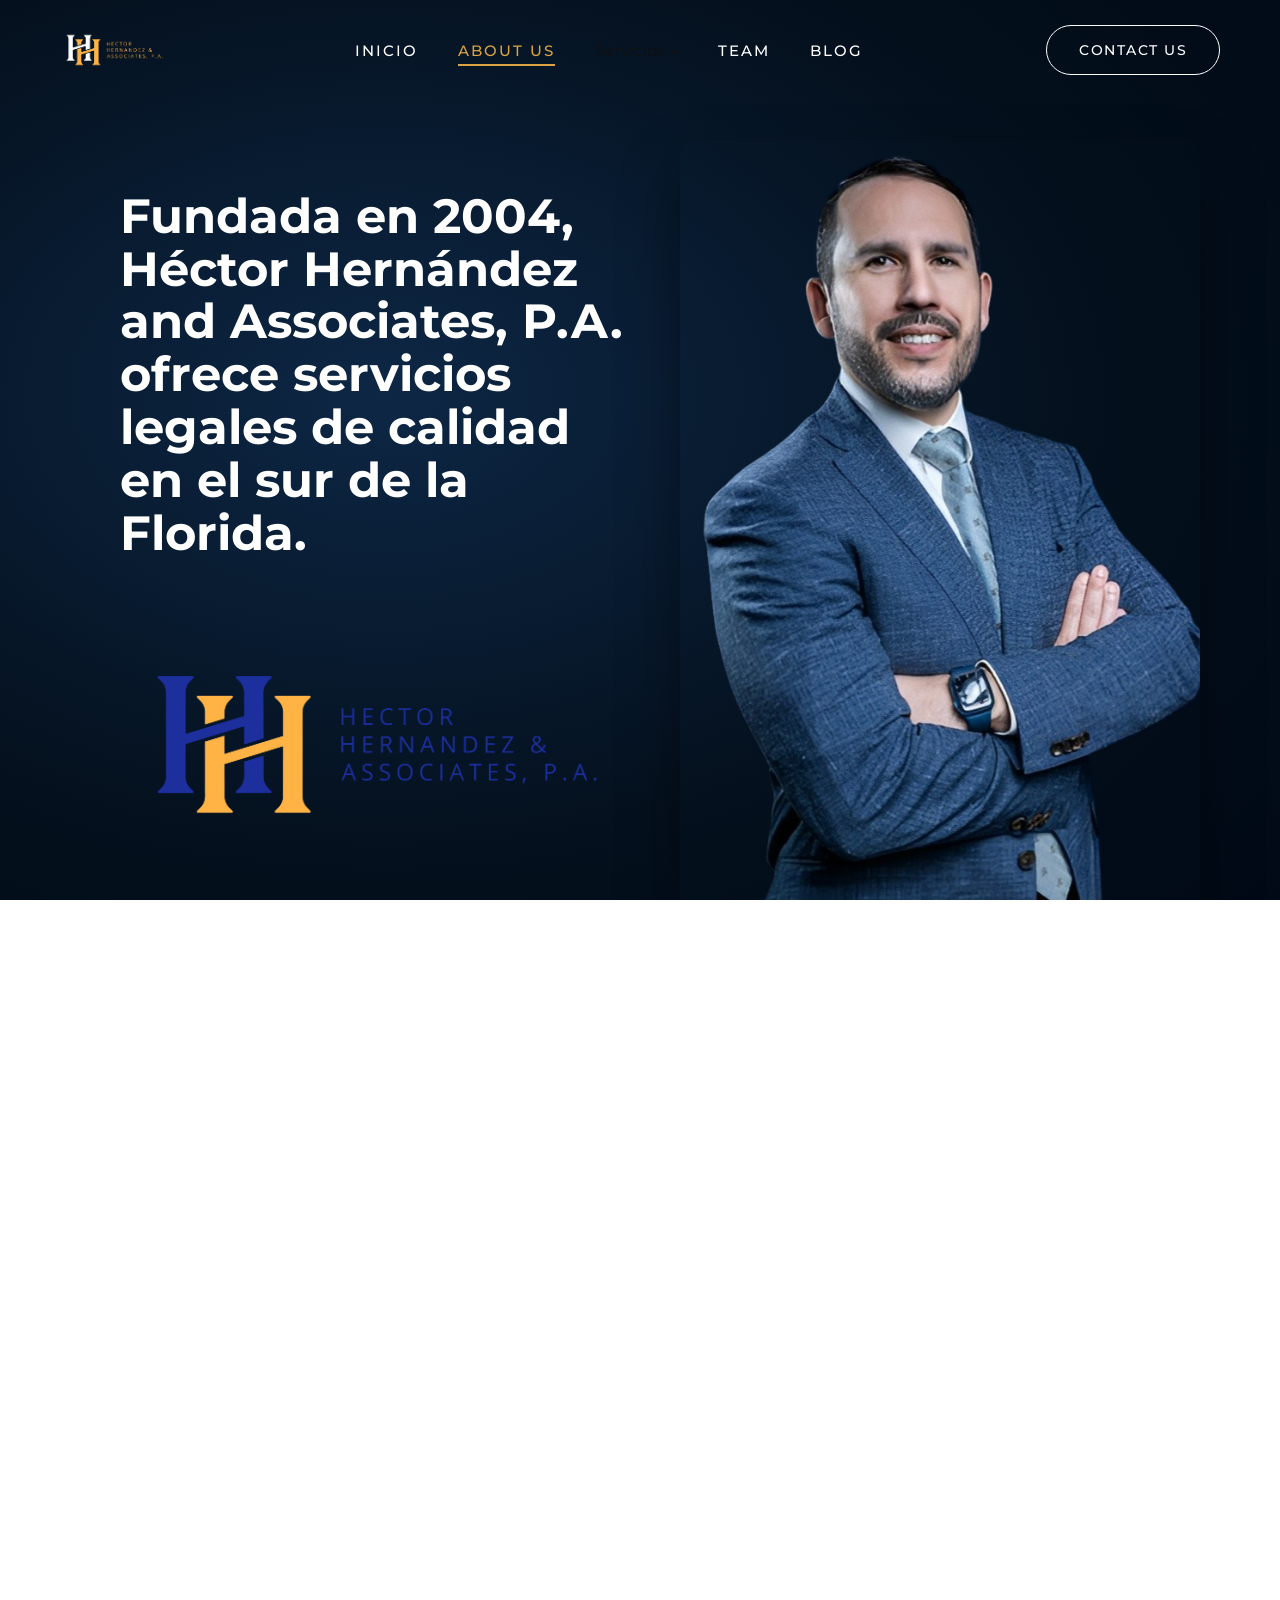
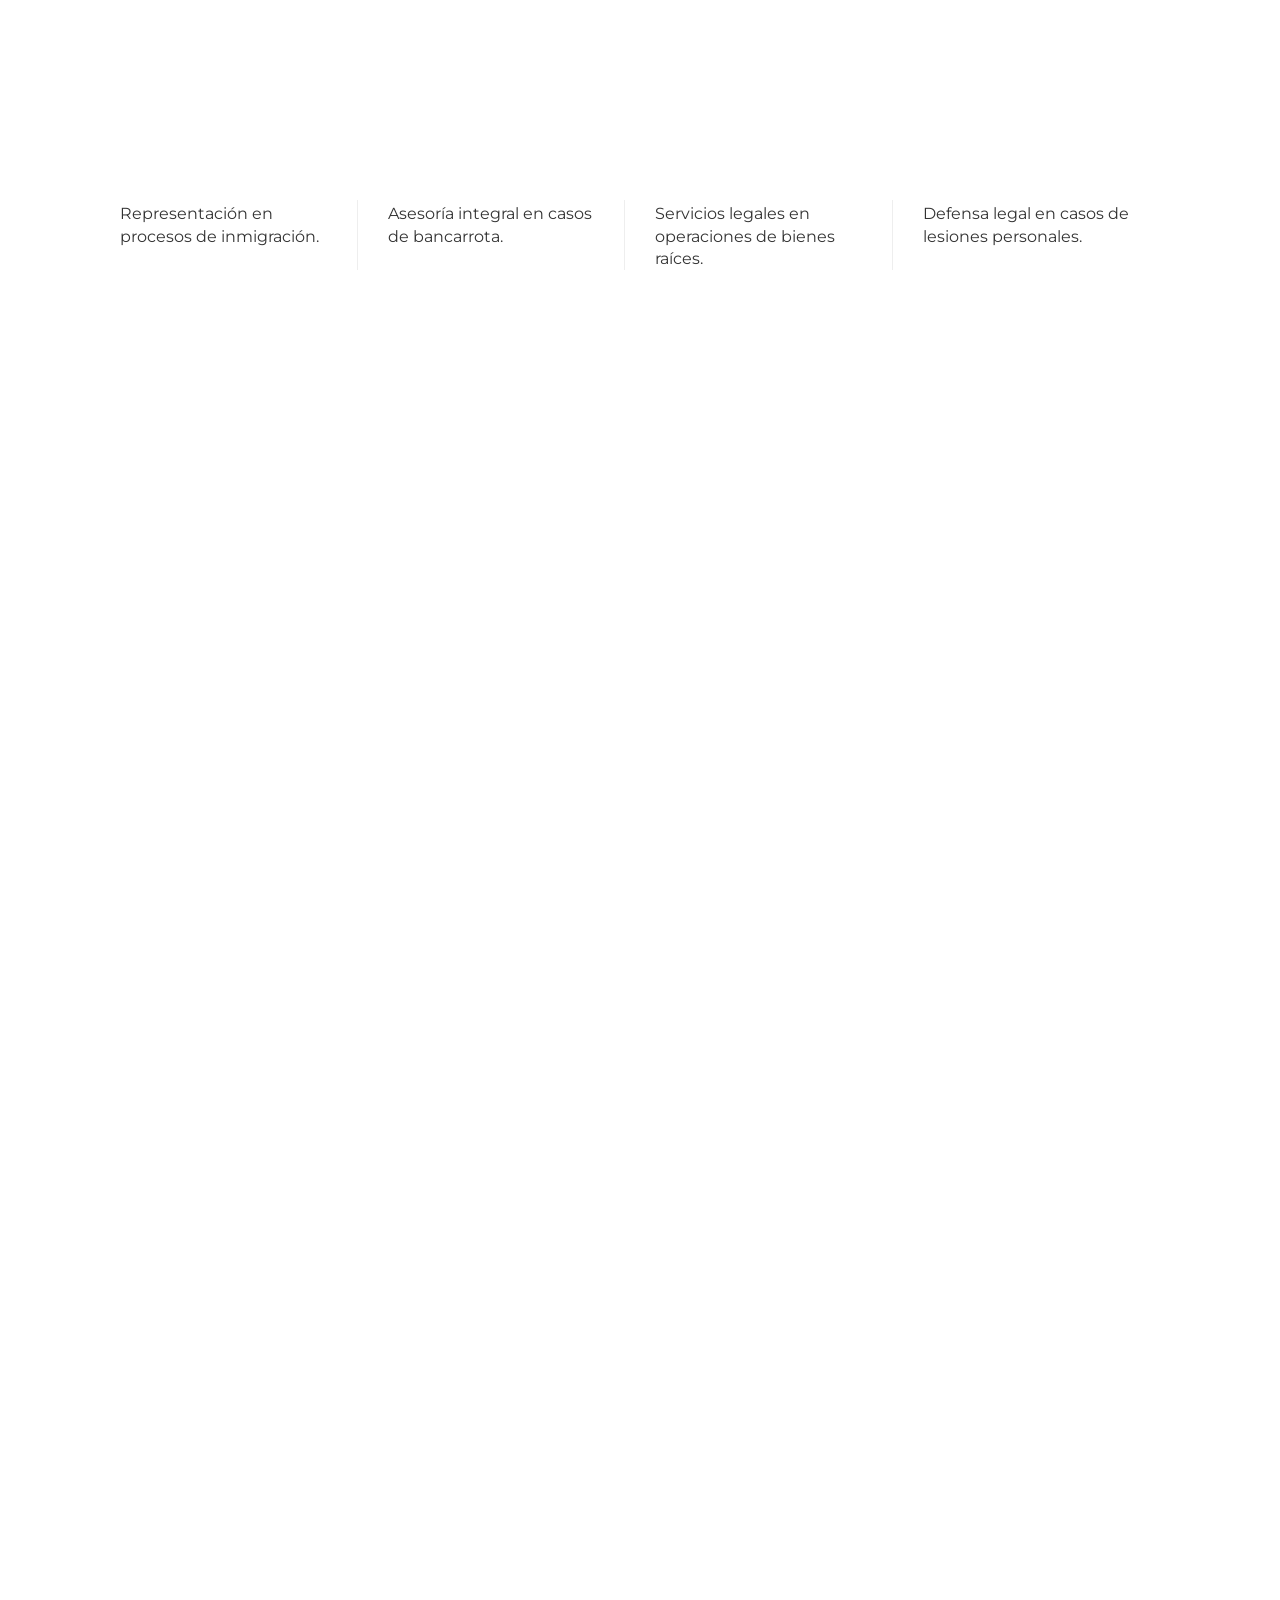
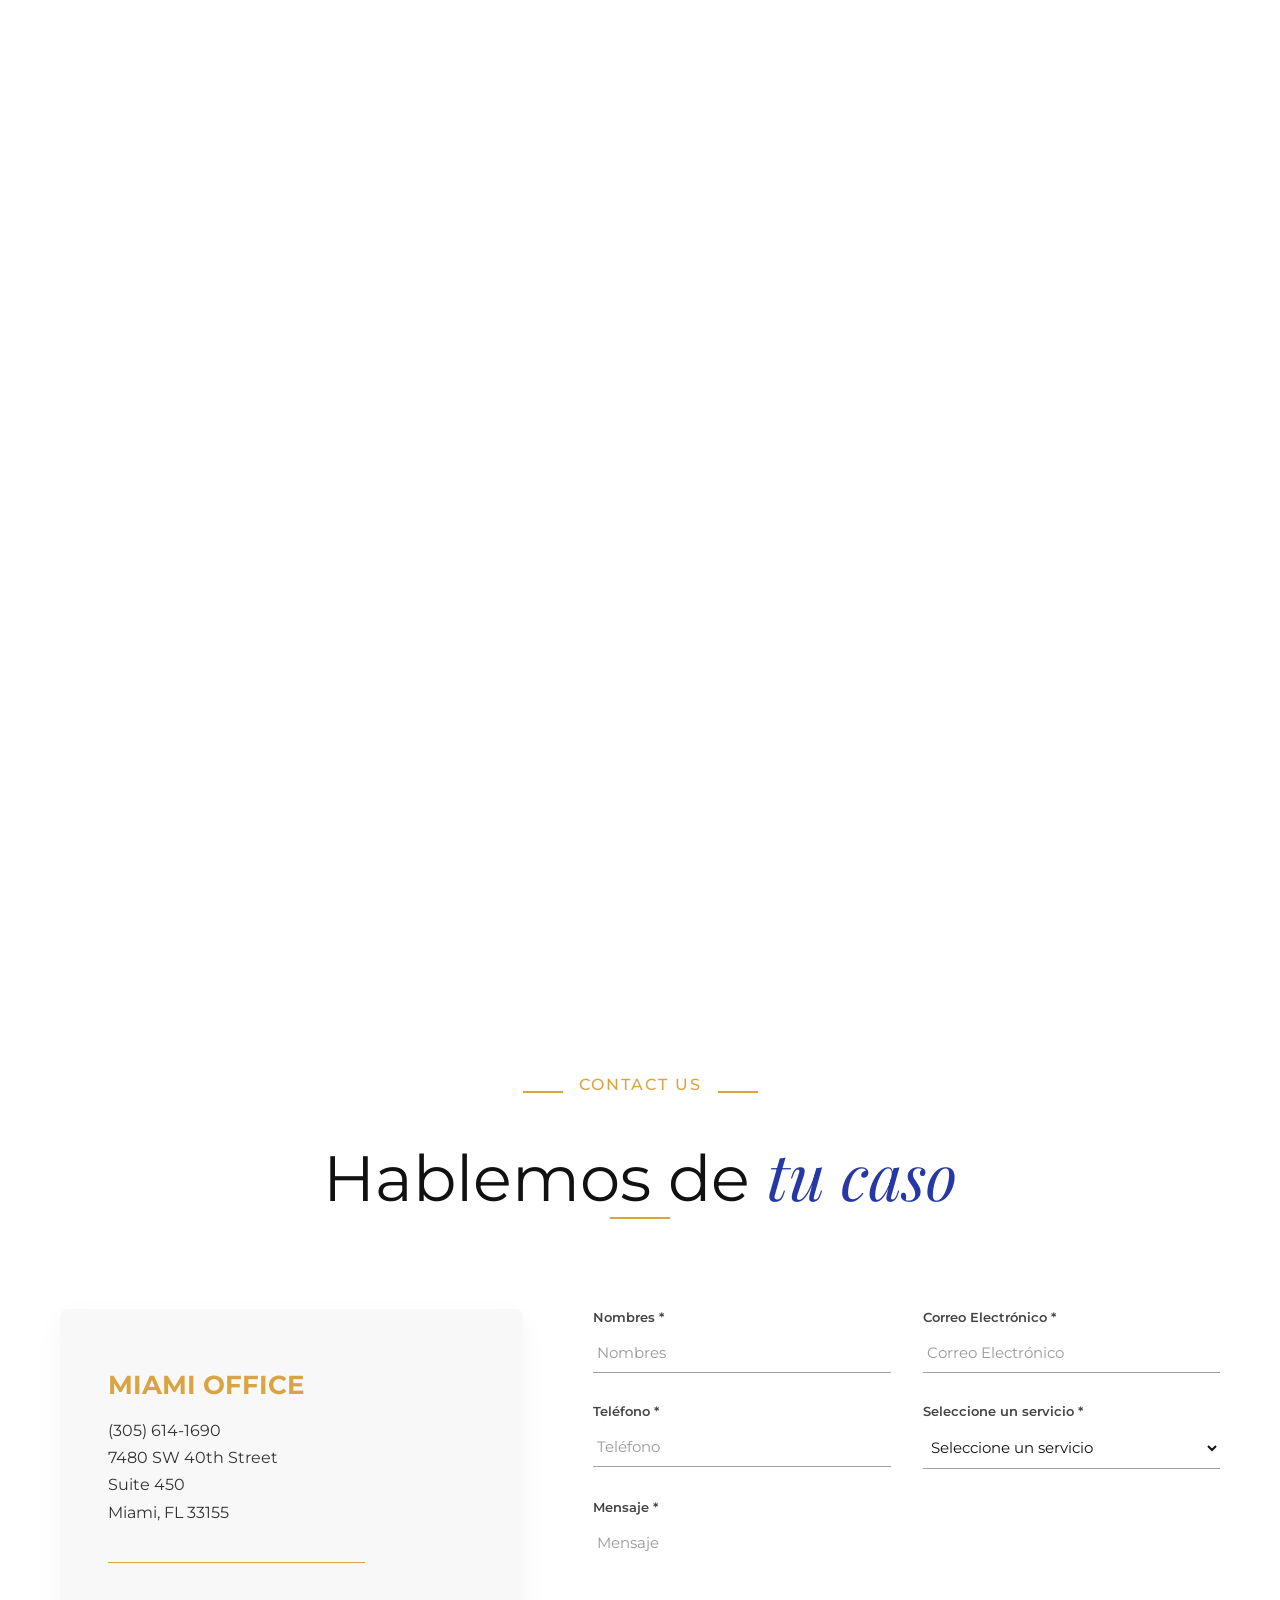
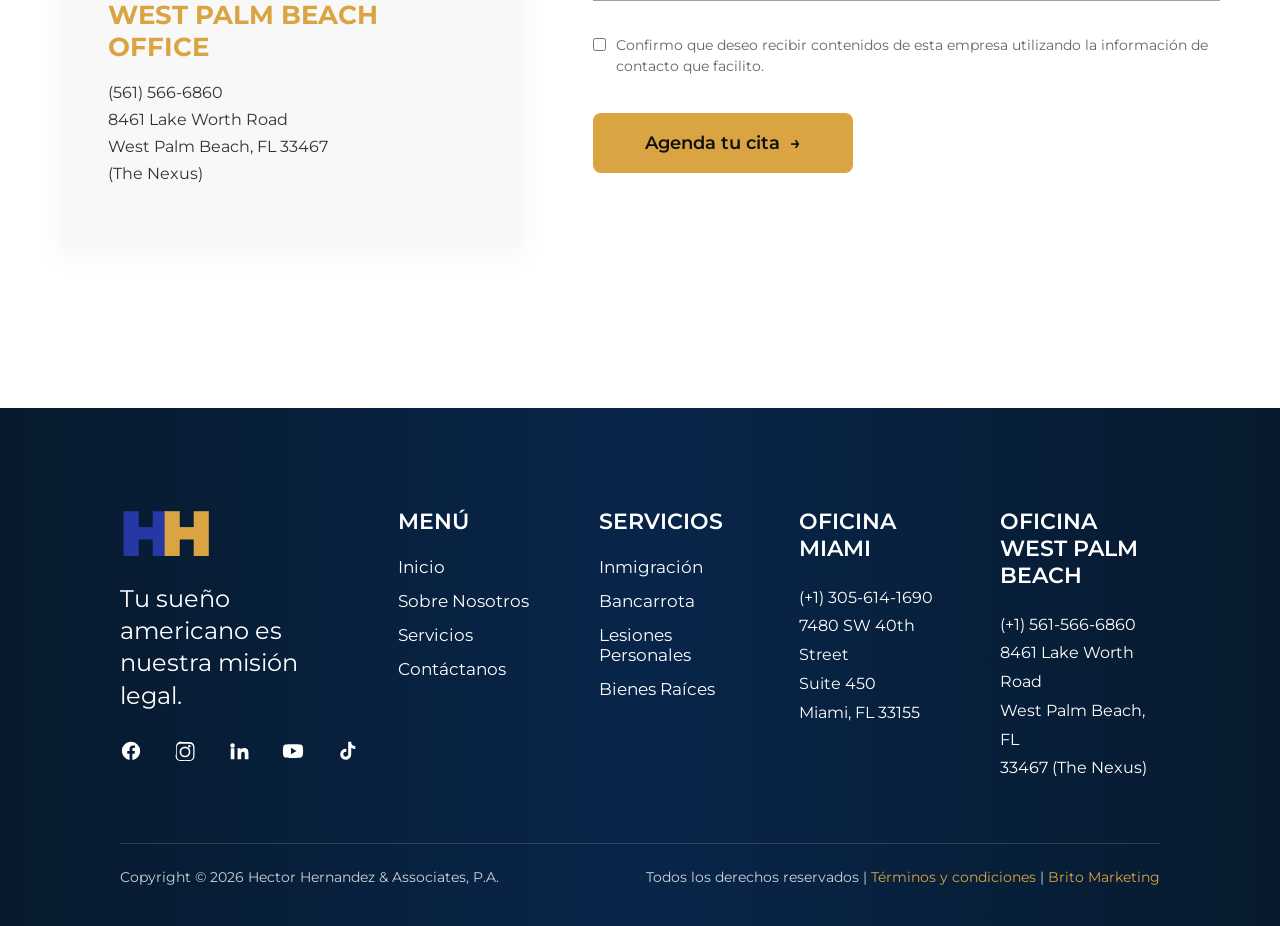
==== commit 1c118104: "Agregar imágenes reales, corregir animación del hero y añadir transición entre páginas - Fotos reale" ====
--- a/about.html
+++ b/about.html
@@ -11,7 +11,7 @@
 </head>
 <body>
 
-<div id="preloader"><div class="preloader-hh">HH</div></div>
+<div id="preloader"></div>
 
 <!-- ============ HEADER ============ -->
 <header id="site-header">
@@ -51,20 +51,13 @@
 <section class="founder-hero">
   <div class="founder-hero-inner">
     <div class="founder-text reveal-fade-up">
-      <p class="founder-message">Fundada en 2004, Héctor Hernández and Associates, P.A. ofrece servicios legales de calidad en el sur de la Florida.</p>
+      <p class="founder-message">Fundada en 2004, Héctor Hernández and Associates, P.A.<br>ofrece servicios legales de calidad en el sur de la Florida.</p>
       <div class="founder-logo">
-        <div class="hero-hh" style="position:static;">
-          <span class="hh-h1">H</span><span class="hh-h2">H</span>
-        </div>
-        <div class="founder-logo-text">
-          HECTOR<br>HERNANDEZ &amp;<br>ASSOCIATES, P.A.
-        </div>
+        <img src="img/logo_corporativo.png" alt="Hector Hernandez & Associates, P.A." class="founder-logo-img">
       </div>
     </div>
     <div class="founder-photo-wrap">
-      <div class="founder-photo-placeholder">
-        <span>Fotografía del<br>Fundador</span>
-      </div>
+      <img src="img/fundador_aboutus.png" alt="Hector Hernandez, Abogado Fundador" class="founder-photo">
     </div>
   </div>
 </section>
--- a/styles.css
+++ b/styles.css
@@ -44,34 +44,20 @@
 }
 
 /* ============================================================
-   PRELOADER
+   PRELOADER — TELÓN DE TRANSICIÓN ENTRE PÁGINAS
    ============================================================ */
 #preloader {
   position: fixed;
   inset: 0;
-  background: var(--navy);
+  background: #FFFFFF;
   z-index: 9999;
   display: flex;
   align-items: center;
   justify-content: center;
-  transition: opacity 0.6s ease, visibility 0.6s ease;
-}
-#preloader.hidden { opacity: 0; visibility: hidden; pointer-events: none; }
-.preloader-hh {
-  font-family: var(--font-sans);
-  font-weight: 900;
-  font-size: 48px;
-  letter-spacing: 4px;
-  background: linear-gradient(90deg, var(--blue), var(--gold));
-  -webkit-background-clip: text;
-  background-clip: text;
-  color: transparent;
-  animation: pulse 1.2s ease-in-out infinite;
-}
-@keyframes pulse {
-  0%, 100% { opacity: 0.5; transform: scale(0.96); }
-  50% { opacity: 1; transform: scale(1.02); }
-}
+  transform: translateY(0);
+  transition: transform 0.7s cubic-bezier(0.83, 0, 0.17, 1);
+}
+#preloader.no-transition { transition: none !important; }
 
 /* ============================================================
    HEADER
@@ -649,10 +635,10 @@
   background-position: center;
   border-radius: 0 4px 0 0;
 }
-.img-immigration { background: linear-gradient(160deg, #2538A5 0%, #142a63 60%, #0a1636 100%); }
-.img-bankruptcy { background: linear-gradient(160deg, #4a4032 0%, #2c2417 60%, #171208 100%); }
-.img-injury { background: linear-gradient(160deg, #5a3030 0%, #341c1c 60%, #1a0d0d 100%); }
-.img-realestate { background: linear-gradient(160deg, #2f4a3a 0%, #1a2c22 60%, #0d1712 100%); }
+.img-immigration { background: linear-gradient(160deg, rgba(37,56,165,0.55) 0%, rgba(20,42,99,0.65) 60%, rgba(10,22,54,0.8) 100%), url("img/inmigracion.jpg") center/cover no-repeat; }
+.img-bankruptcy { background: linear-gradient(160deg, rgba(74,64,50,0.55) 0%, rgba(44,36,23,0.65) 60%, rgba(23,18,8,0.8) 100%), url("img/bancarrota.jpg") center/cover no-repeat; }
+.img-injury { background: linear-gradient(160deg, rgba(90,48,48,0.55) 0%, rgba(52,28,28,0.65) 60%, rgba(26,13,13,0.8) 100%), url("img/lesiones-personales.jpg") center/cover no-repeat; }
+.img-realestate { background: linear-gradient(160deg, rgba(47,74,58,0.55) 0%, rgba(26,44,34,0.65) 60%, rgba(13,23,18,0.8) 100%), url("img/bienes-raices.jpg") center/cover no-repeat; }
 
 .cube-bottom {
   top: auto;
@@ -1121,31 +1107,24 @@
   margin: 0 auto;
   width: 100%;
   display: grid;
-  grid-template-columns: 40% 60%;
+  grid-template-columns: 50% 50%;
   align-items: center;
   gap: 40px;
 }
 .founder-message {
   font-family: var(--font-sans);
   font-weight: 700;
-  font-size: clamp(28px, 4.5vw, 72px);
+  font-size: 48px;
   line-height: 1.1;
   color: #FFFFFF;
   max-width: 850px;
   margin-bottom: 70px;
 }
 .founder-logo { display: flex; align-items: center; gap: 20px; }
-.founder-logo .hero-hh {
-  font-size: 64px;
-  line-height: 0.8;
-}
-.founder-logo-text {
-  font-family: var(--font-sans);
-  font-weight: 600;
-  font-size: 15px;
-  letter-spacing: 2px;
-  color: #2736A6;
-  line-height: 1.5;
+.founder-logo-img {
+  width: clamp(450px, 40vw, 550px);
+  max-width: 550px;
+  height: auto;
 }
 .founder-photo-wrap {
   display: flex;
@@ -1154,21 +1133,14 @@
   height: 85vh;
   position: relative;
 }
-.founder-photo-placeholder {
+.founder-photo {
   width: 100%;
   max-width: 560px;
   height: 100%;
   border-radius: 16px 16px 0 0;
-  background: linear-gradient(160deg, #1c3a5e 0%, #0d2237 55%, #050d18 100%);
-  display: flex;
-  align-items: center;
-  justify-content: center;
-  text-align: center;
-  color: rgba(255,255,255,0.5);
-  font-family: var(--font-sans);
-  font-size: 15px;
-  letter-spacing: 1px;
-  text-transform: uppercase;
+  object-fit: cover;
+  object-position: 30% top;
+  box-shadow: 0 30px 60px rgba(0,0,0,0.4);
 }
 
 @media (max-width: 1000px) {
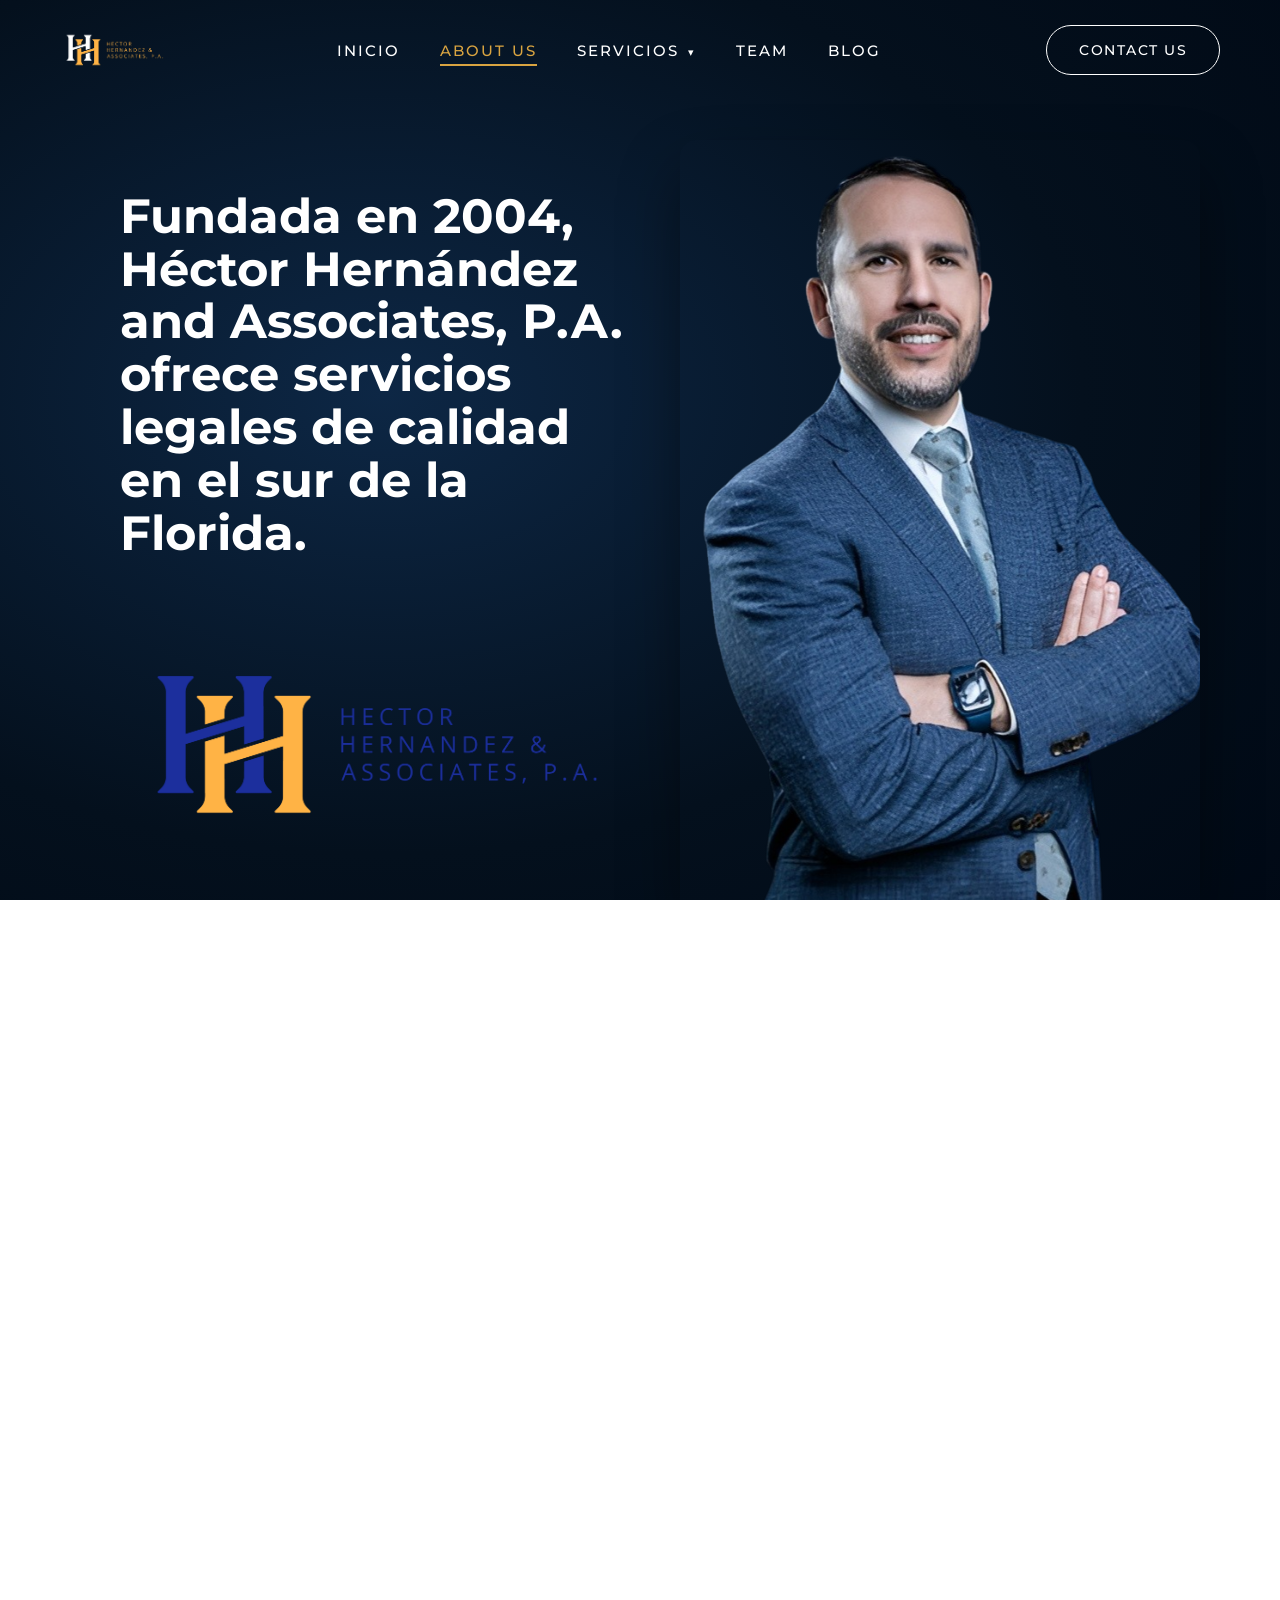
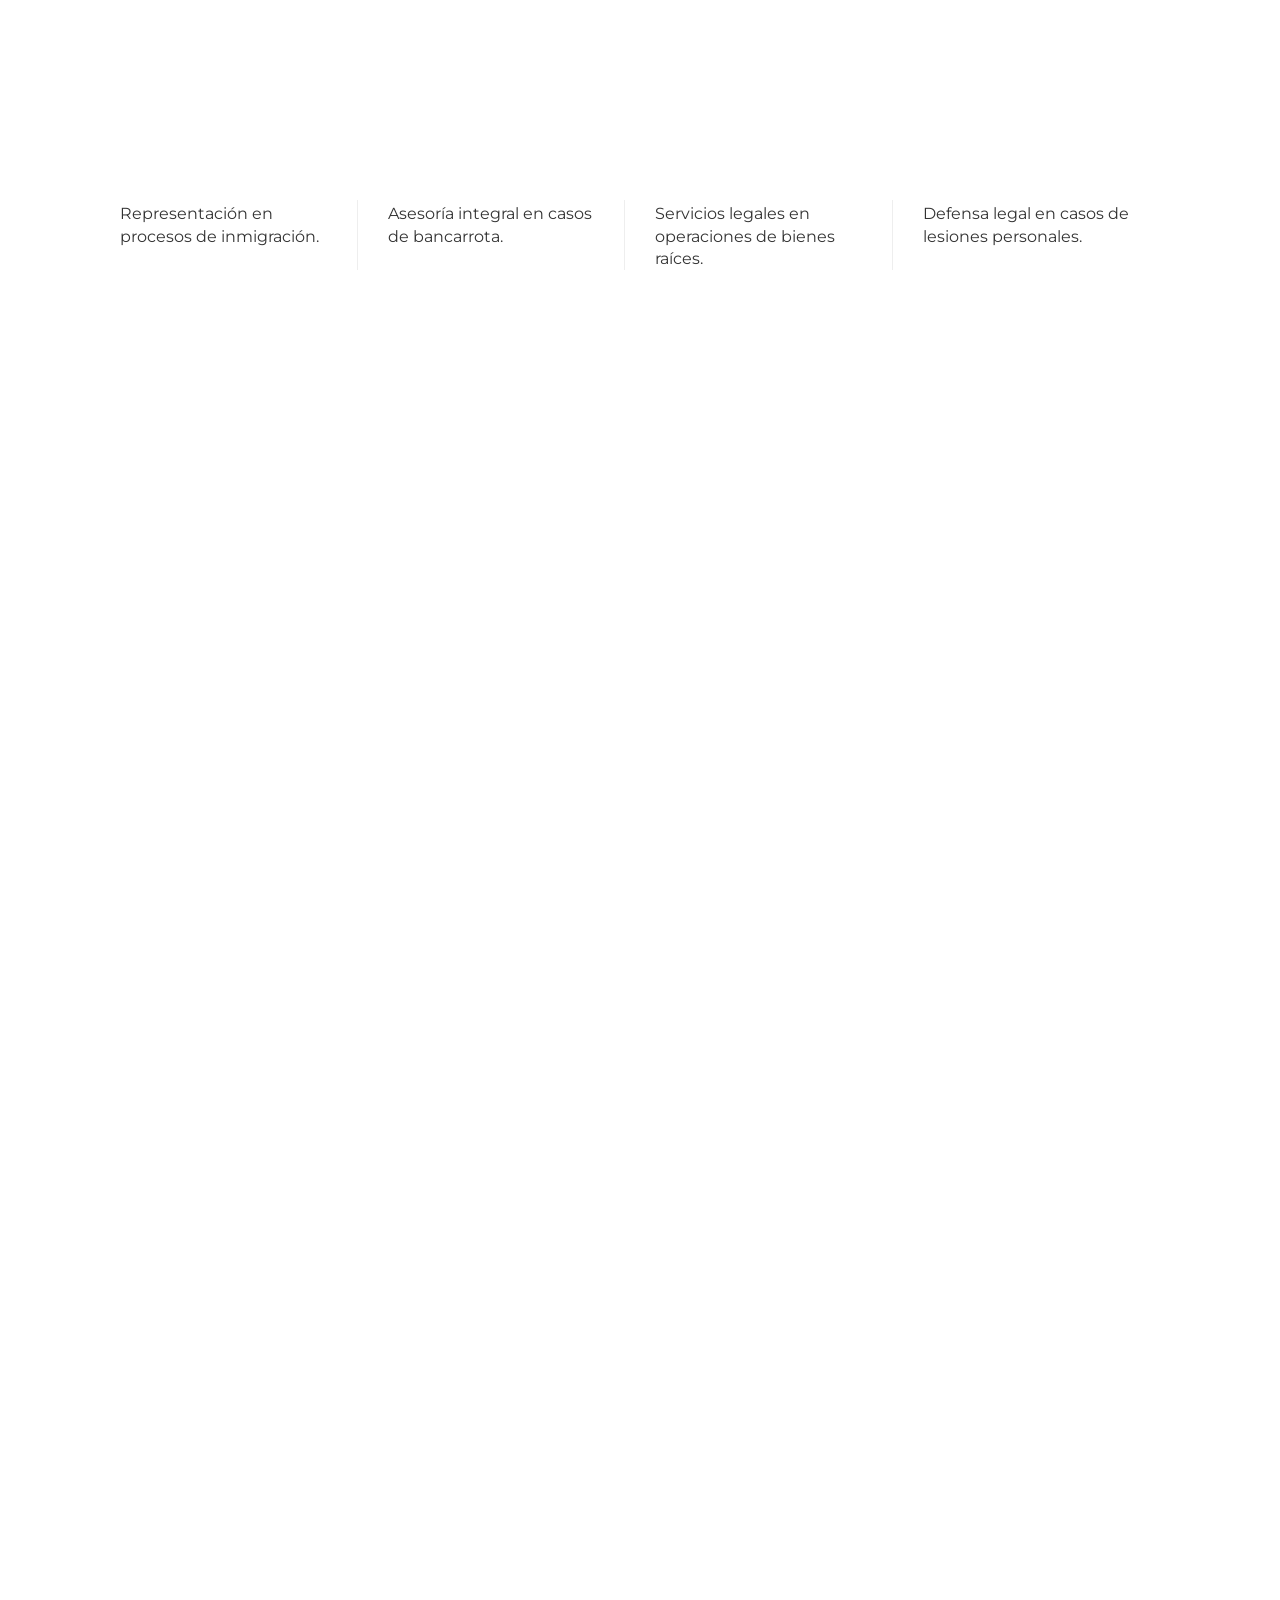
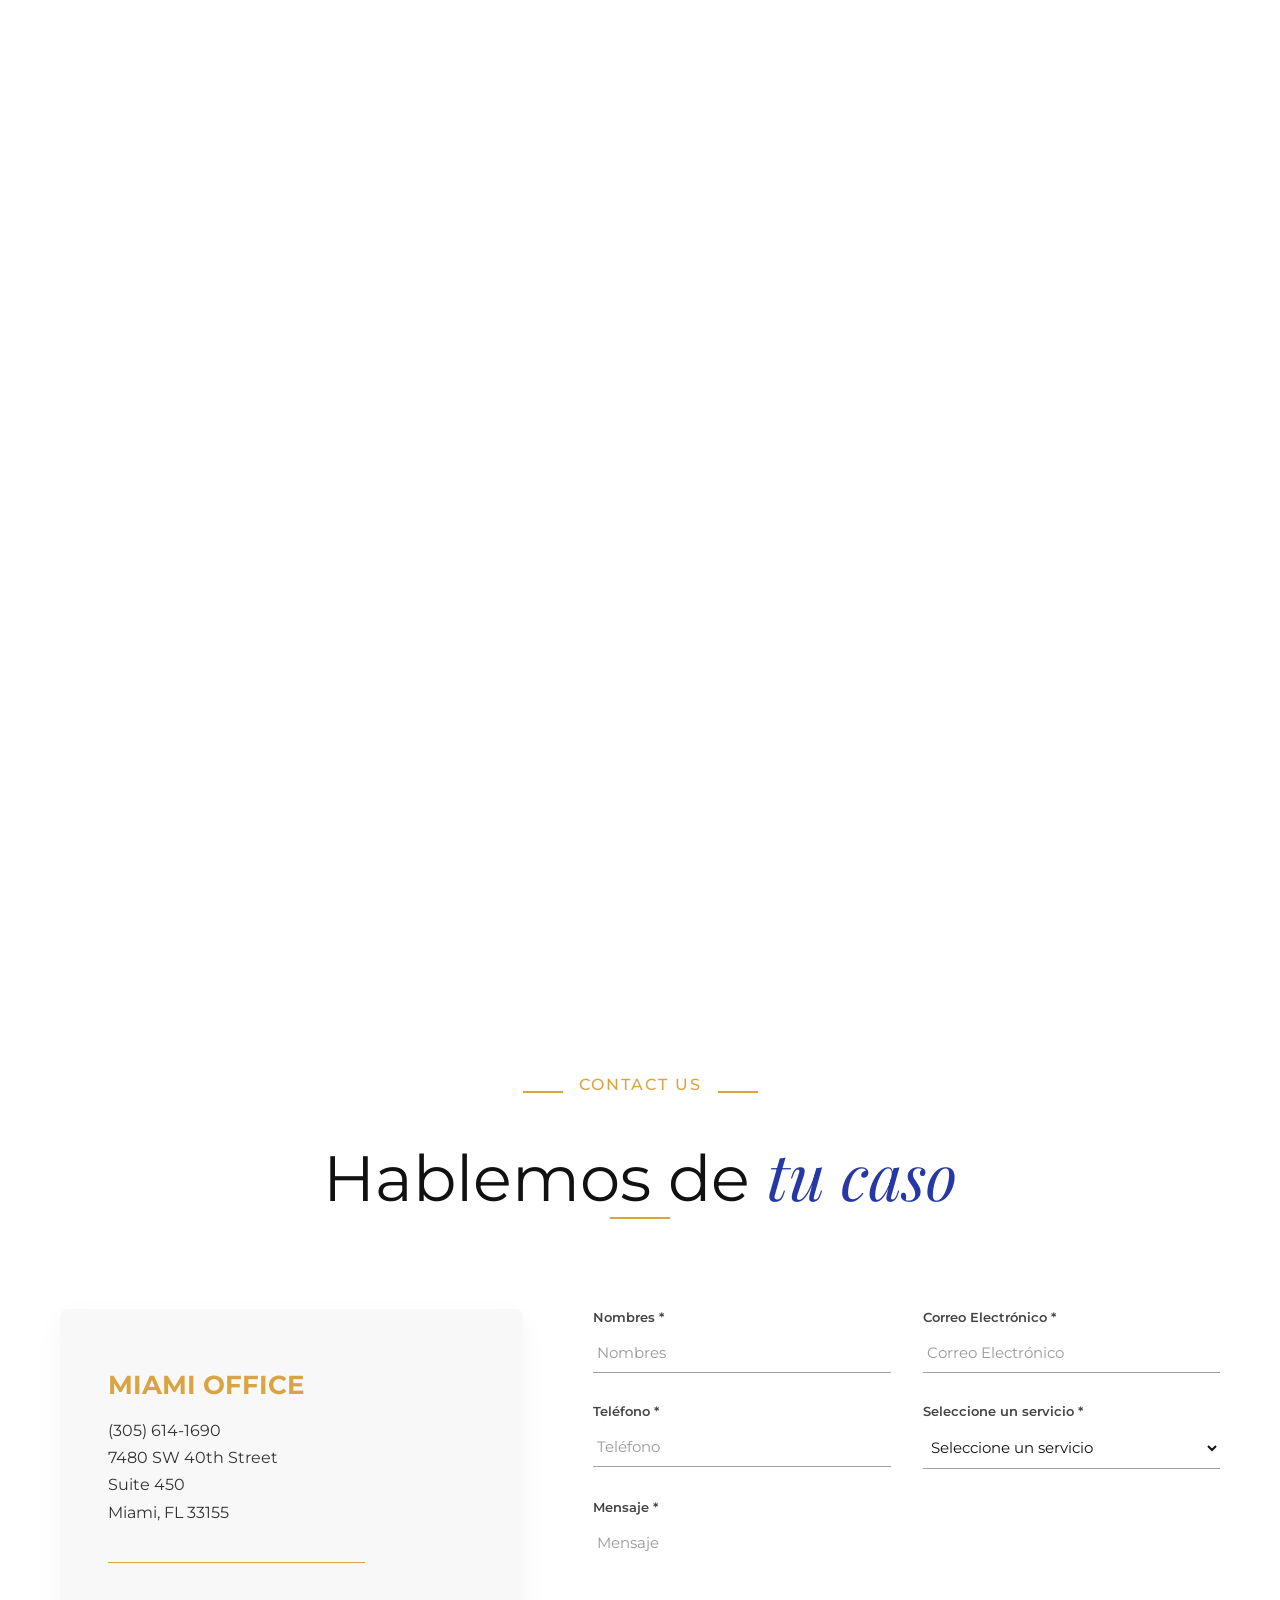
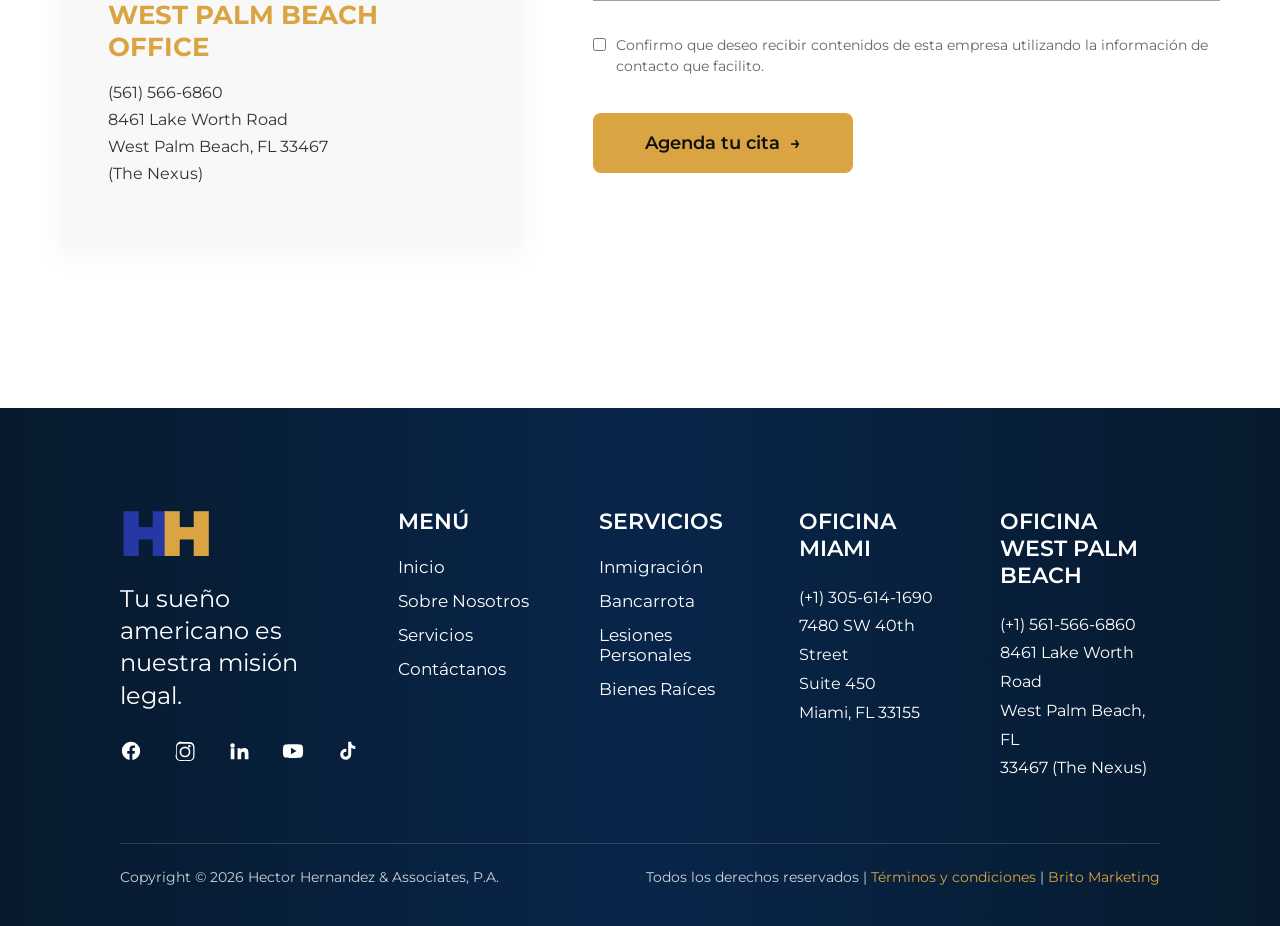
==== commit d435c598: "Corregir color del enlace "Servicios" en about, blog y contact Solo index.html y services.html tenía" ====
--- a/about.html
+++ b/about.html
@@ -23,7 +23,7 @@
       <a href="index.html">Inicio</a>
       <a href="about.html" class="active">About Us</a>
       <div class="menu-dropdown">
-        <a href="services.html?service=inmigracion">Servicios <span class="caret">▾</span></a>
+        <a href="services.html?service=inmigracion" id="nav-services-link">Servicios <span class="caret">▾</span></a>
         <div class="dropdown-panel">
           <a href="services.html?service=inmigracion">Inmigración</a>
           <a href="services.html?service=bancarrota">Bancarrota</a>
--- a/styles.css
+++ b/styles.css
@@ -567,54 +567,64 @@
 }
 
 /* ============================================================
-   SERVICE CUBES
-   ============================================================ */
-.cubes-section {
+   SERVICE CUBES — cubo giratorio automático (CSS puro)
+   ============================================================ */
+.services-cube-section {
   background: var(--navy);
-  padding: 40px 60px 200px;
-  perspective: 1800px;
-}
-.cubes-grid {
-  max-width: 1100px;
-  margin: 0 auto;
-  display: grid;
-  grid-template-columns: 1fr 1fr;
-  gap: 90px 70px;
-}
-.cube-wrap {
-  display: block;
-  opacity: 0;
-  transform: translateY(50px) scale(0.9);
-  transition: opacity 0.8s ease, transform 0.8s ease;
-}
-.cube-wrap.in-view { opacity: 1; transform: translateY(0) scale(1); }
-
-.cube {
+  padding: 100px 40px 160px;
+  display: flex;
+  justify-content: center;
+}
+.services-cube-stage {
+  width: 100%;
+  max-width: 900px;
+  height: 380px;
+  perspective: 3200px;
+  overflow: hidden;
+}
+.services-cube {
   position: relative;
   width: 100%;
-  height: 280px;
+  height: 100%;
   transform-style: preserve-3d;
-  transform: rotateX(-8deg) rotateY(8deg);
-  transition: transform 0.5s ease;
-  box-shadow: 0 30px 60px rgba(0,0,0,0.35);
-  border-radius: 4px;
-}
-.cube-wrap:hover .cube { transform: rotateX(-12deg) rotateY(15deg); }
-
-.cube-face {
+  animation: services-cube-spin 20s linear infinite;
+}
+.services-cube:hover { animation-play-state: paused; }
+
+@keyframes services-cube-spin {
+  0%, 20%  { transform: rotateX(0deg); }
+  25%, 45% { transform: rotateX(90deg); }
+  50%, 70% { transform: rotateX(180deg); }
+  75%, 95% { transform: rotateX(270deg); }
+  100%     { transform: rotateX(360deg); }
+}
+
+.services-cube-face {
   position: absolute;
   inset: 0;
-}
-.cube-front {
+  display: flex;
+  text-decoration: none;
+  box-shadow: 0 30px 60px rgba(0,0,0,0.35);
+  backface-visibility: hidden;
+}
+.services-cube-face:nth-child(1) { transform: translateZ(190px); }
+.services-cube-face:nth-child(2) { transform: rotateX(-90deg) translateZ(190px); }
+.services-cube-face:nth-child(3) { transform: rotateX(180deg) translateZ(190px); }
+.services-cube-face:nth-child(4) { transform: rotateX(90deg) translateZ(190px); }
+
+.cube-face-text {
+  position: relative;
+  width: 50%;
   background: var(--white);
-  display: flex;
-  flex-direction: column;
-  justify-content: flex-start;
-  padding: 32px;
-  width: 60%;
-  border-radius: 4px 0 0 4px;
+  padding: 48px;
+  overflow: hidden;
+  transition: background 0.4s ease;
+}
+.services-cube-face:hover .cube-face-text {
+  background: linear-gradient(120deg, var(--gold-dark), var(--gold), var(--gold-light));
 }
 .cube-num {
+  display: block;
   font-family: var(--font-sans);
   font-weight: 800;
   font-size: 64px;
@@ -622,45 +632,50 @@
   line-height: 1;
 }
 .cube-service {
+  display: block;
   font-family: var(--font-sans);
   font-weight: 600;
   font-size: 28px;
   color: var(--ink);
   margin-top: 12px;
 }
-.cube-side {
-  left: 60%;
-  width: 40%;
+.cube-more {
+  position: absolute;
+  left: 48px;
+  bottom: 40px;
+  font-family: var(--font-sans);
+  font-weight: 600;
+  font-size: 15px;
+  color: var(--ink);
+  letter-spacing: 0.5px;
+  opacity: 0;
+  transform: translateY(8px);
+  transition: opacity 0.35s ease, transform 0.35s ease;
+}
+.services-cube-face:hover .cube-more {
+  opacity: 1;
+  transform: translateY(0);
+}
+.cube-face-photo {
+  width: 50%;
   background-size: cover;
   background-position: center;
-  border-radius: 0 4px 0 0;
 }
 .img-immigration { background: linear-gradient(160deg, rgba(37,56,165,0.55) 0%, rgba(20,42,99,0.65) 60%, rgba(10,22,54,0.8) 100%), url("img/inmigracion.jpg") center/cover no-repeat; }
 .img-bankruptcy { background: linear-gradient(160deg, rgba(74,64,50,0.55) 0%, rgba(44,36,23,0.65) 60%, rgba(23,18,8,0.8) 100%), url("img/bancarrota.jpg") center/cover no-repeat; }
 .img-injury { background: linear-gradient(160deg, rgba(90,48,48,0.55) 0%, rgba(52,28,28,0.65) 60%, rgba(26,13,13,0.8) 100%), url("img/lesiones-personales.jpg") center/cover no-repeat; }
 .img-realestate { background: linear-gradient(160deg, rgba(47,74,58,0.55) 0%, rgba(26,44,34,0.65) 60%, rgba(13,23,18,0.8) 100%), url("img/bienes-raices.jpg") center/cover no-repeat; }
 
-.cube-bottom {
-  top: auto;
-  bottom: -46px;
-  height: 46px;
-  width: 100%;
-  background: linear-gradient(90deg, var(--gold-dark), var(--gold), var(--gold-light));
-  display: flex;
-  align-items: center;
-  padding-left: 32px;
-  font-family: var(--font-sans);
-  font-weight: 600;
-  font-size: 15px;
-  color: var(--ink);
-  border-radius: 0 0 4px 4px;
-  letter-spacing: 0.5px;
-}
-
 @media (max-width: 800px) {
-  .cubes-section { padding: 20px 20px 120px; }
-  .cubes-grid { grid-template-columns: 1fr; gap: 70px; }
-  .cube { height: 240px; }
+  .services-cube-stage { height: 480px; perspective: 3800px; }
+  .services-cube-face { flex-direction: column; }
+  .cube-face-text { width: 100%; height: 50%; padding: 32px; }
+  .cube-face-photo { width: 100%; height: 50%; }
+  .cube-more { left: 32px; bottom: 24px; }
+  .services-cube-face:nth-child(1) { transform: translateZ(240px); }
+  .services-cube-face:nth-child(2) { transform: rotateX(-90deg) translateZ(240px); }
+  .services-cube-face:nth-child(3) { transform: rotateX(180deg) translateZ(240px); }
+  .services-cube-face:nth-child(4) { transform: rotateX(90deg) translateZ(240px); }
 }
 
 /* ============================================================
@@ -771,7 +786,7 @@
   transition: transform 0.3s ease, filter 0.3s ease;
   margin-bottom: 14px;
 }
-.team-member:hover .team-photo { transform: scale(1.03); }
+.team-member:hover .team-photo { transform: scale(1.03); filter: grayscale(0); }
 .team-member.selected .team-photo { filter: grayscale(0); }
 .team-member-name {
   font-family: var(--font-sans);
@@ -800,8 +815,8 @@
 }
 .profile-photo {
   width: 100%;
-  max-width: 550px;
-  height: 340px;
+  max-width: 420px;
+  height: 560px;
   border-radius: 12px;
   background-size: cover;
   background-position: center;
@@ -2004,3 +2019,92 @@
   .faq-grid { grid-template-columns: 1fr; }
   .faq-right { order: 2; min-height: 260px; }
 }
+
+/* ============================================================
+   PRUEBA CUBOS — demo de cubo 3D con CSS puro (sin JS)
+   ============================================================ */
+.prueba-cubos-section {
+  background: #f4f4f4;
+  padding: 120px 40px;
+  text-align: center;
+}
+.prueba-cubos-title {
+  font-family: var(--font-sans);
+  font-weight: 700;
+  font-size: 32px;
+  color: var(--ink);
+  margin-bottom: 70px;
+}
+.prueba-cubos-grid {
+  display: flex;
+  flex-wrap: wrap;
+  justify-content: center;
+  gap: 100px;
+}
+.prueba-item {
+  display: flex;
+  flex-direction: column;
+  align-items: center;
+  gap: 28px;
+}
+.prueba-label {
+  font-family: var(--font-sans);
+  font-size: 14px;
+  color: var(--ink);
+}
+
+#contenedor {
+  width: 120px;
+  height: 120px;
+  perspective: 1000px;
+}
+
+.cubo {
+  position: relative;
+  width: 120px;
+  height: 120px;
+}
+.cubo div {
+  position: absolute;
+  width: 120px;
+  height: 120px;
+  border: 2px solid #222;
+  opacity: 0.9;
+}
+.cubo .cara1 { background: #e63946; transform: translateZ(60px); }
+.cubo .cara2 { background: #2a9d8f; transform: rotateY(90deg) translateZ(60px); }
+.cubo .cara3 { background: #457b9d; transform: rotateY(90deg) rotateX(90deg) translateZ(60px); }
+.cubo .cara4 { background: #f4a261; transform: rotateY(180deg) rotateZ(90deg) translateZ(60px); }
+.cubo .cara5 { background: #8d99ae; transform: rotateY(-90deg) rotateZ(90deg) translateZ(60px); }
+.cubo .cara6 { background: #ffd166; transform: rotateX(-90deg) translateZ(60px); }
+
+@keyframes rotacubo {
+  0% { transform: rotateX(0deg); }
+  100% { transform: rotateX(360deg); }
+}
+.animacubo {
+  animation-name: rotacubo;
+  animation-timing-function: linear;
+  animation-iteration-count: infinite;
+  animation-duration: 12s;
+  transform-style: preserve-3d;
+  transform-origin: 60px 60px 0;
+}
+
+@keyframes rotacubo3 {
+  0% { transform: translateZ(0) rotateX(0deg) rotateY(0deg); }
+  50% { transform: translateZ(-800px) rotateX(180deg) rotateY(180deg); }
+  100% { transform: translateZ(0) rotateX(360deg) rotateY(360deg); }
+}
+.animacubo3 {
+  animation-name: rotacubo3;
+  animation-timing-function: linear;
+  animation-iteration-count: infinite;
+  animation-duration: 12s;
+  transform-style: preserve-3d;
+  transform-origin: 60px 60px 0;
+}
+
+@media (max-width: 900px) {
+  .prueba-cubos-grid { gap: 60px; }
+}
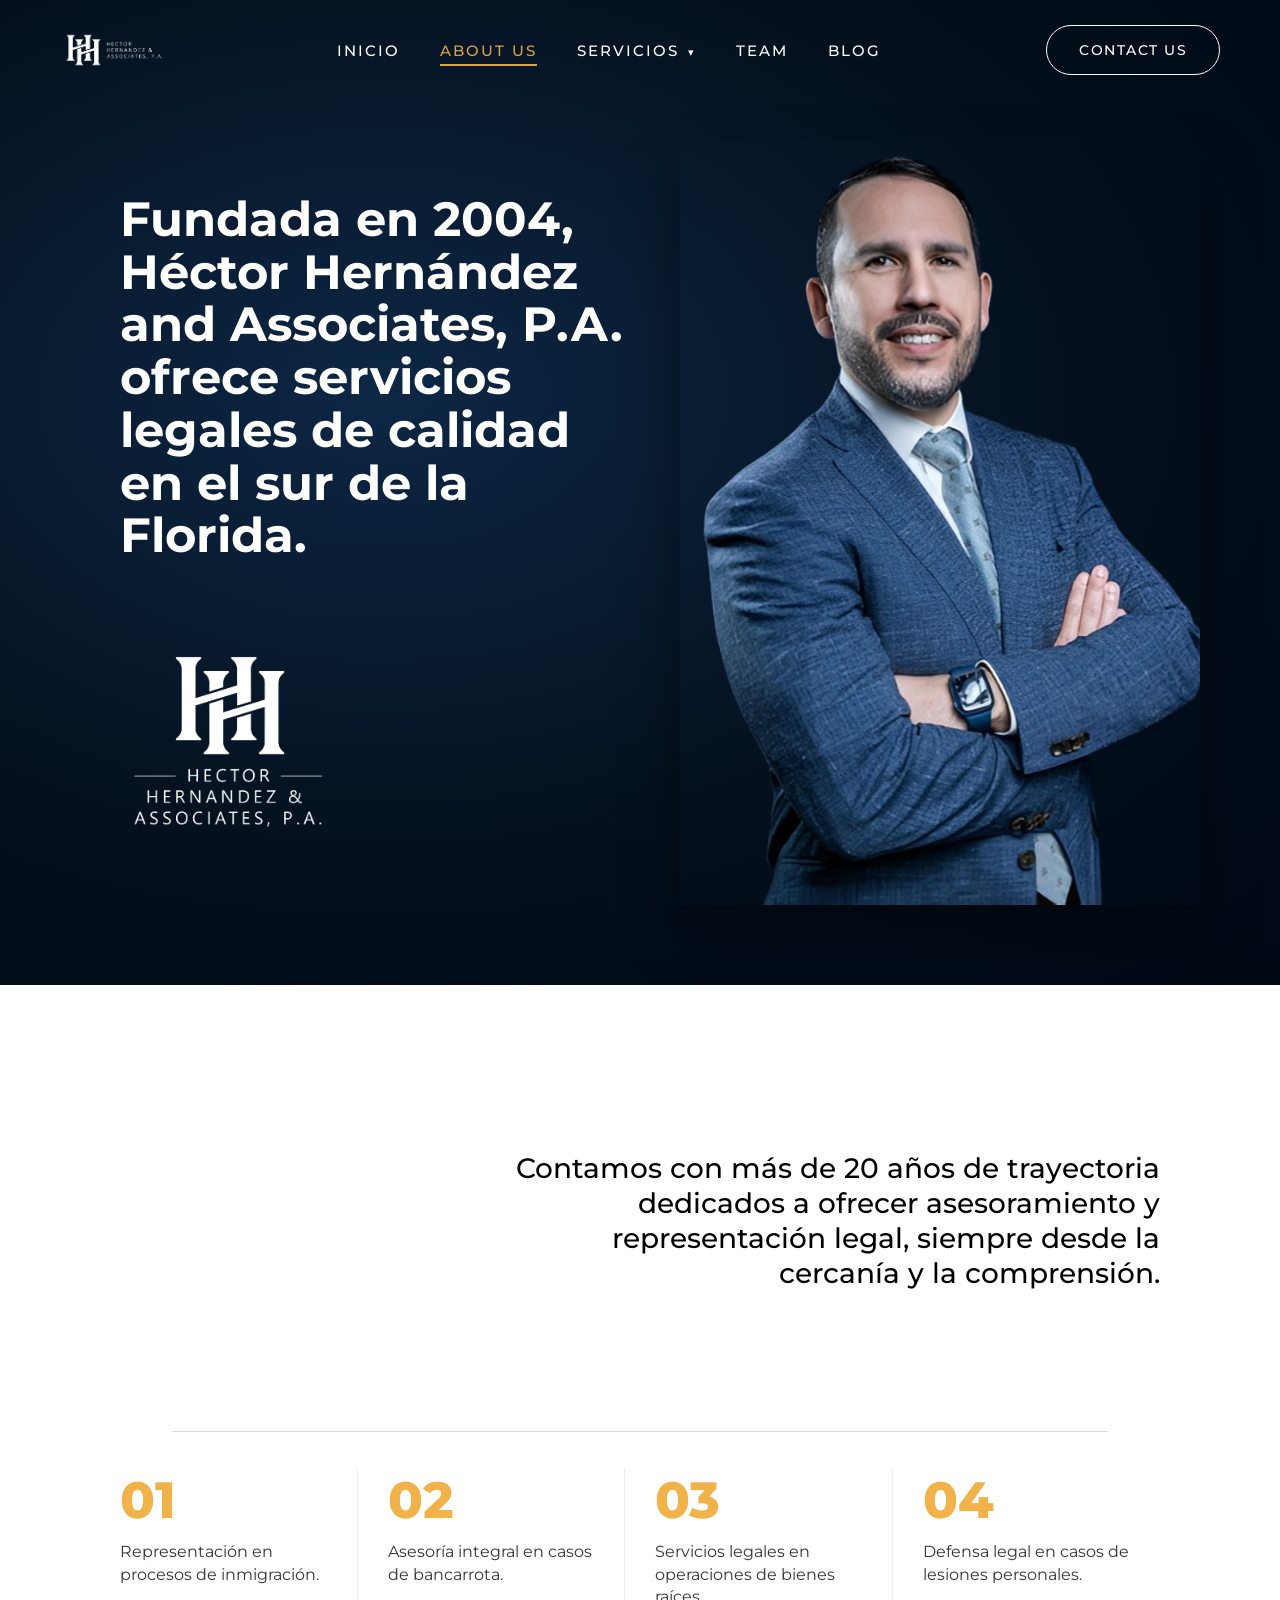
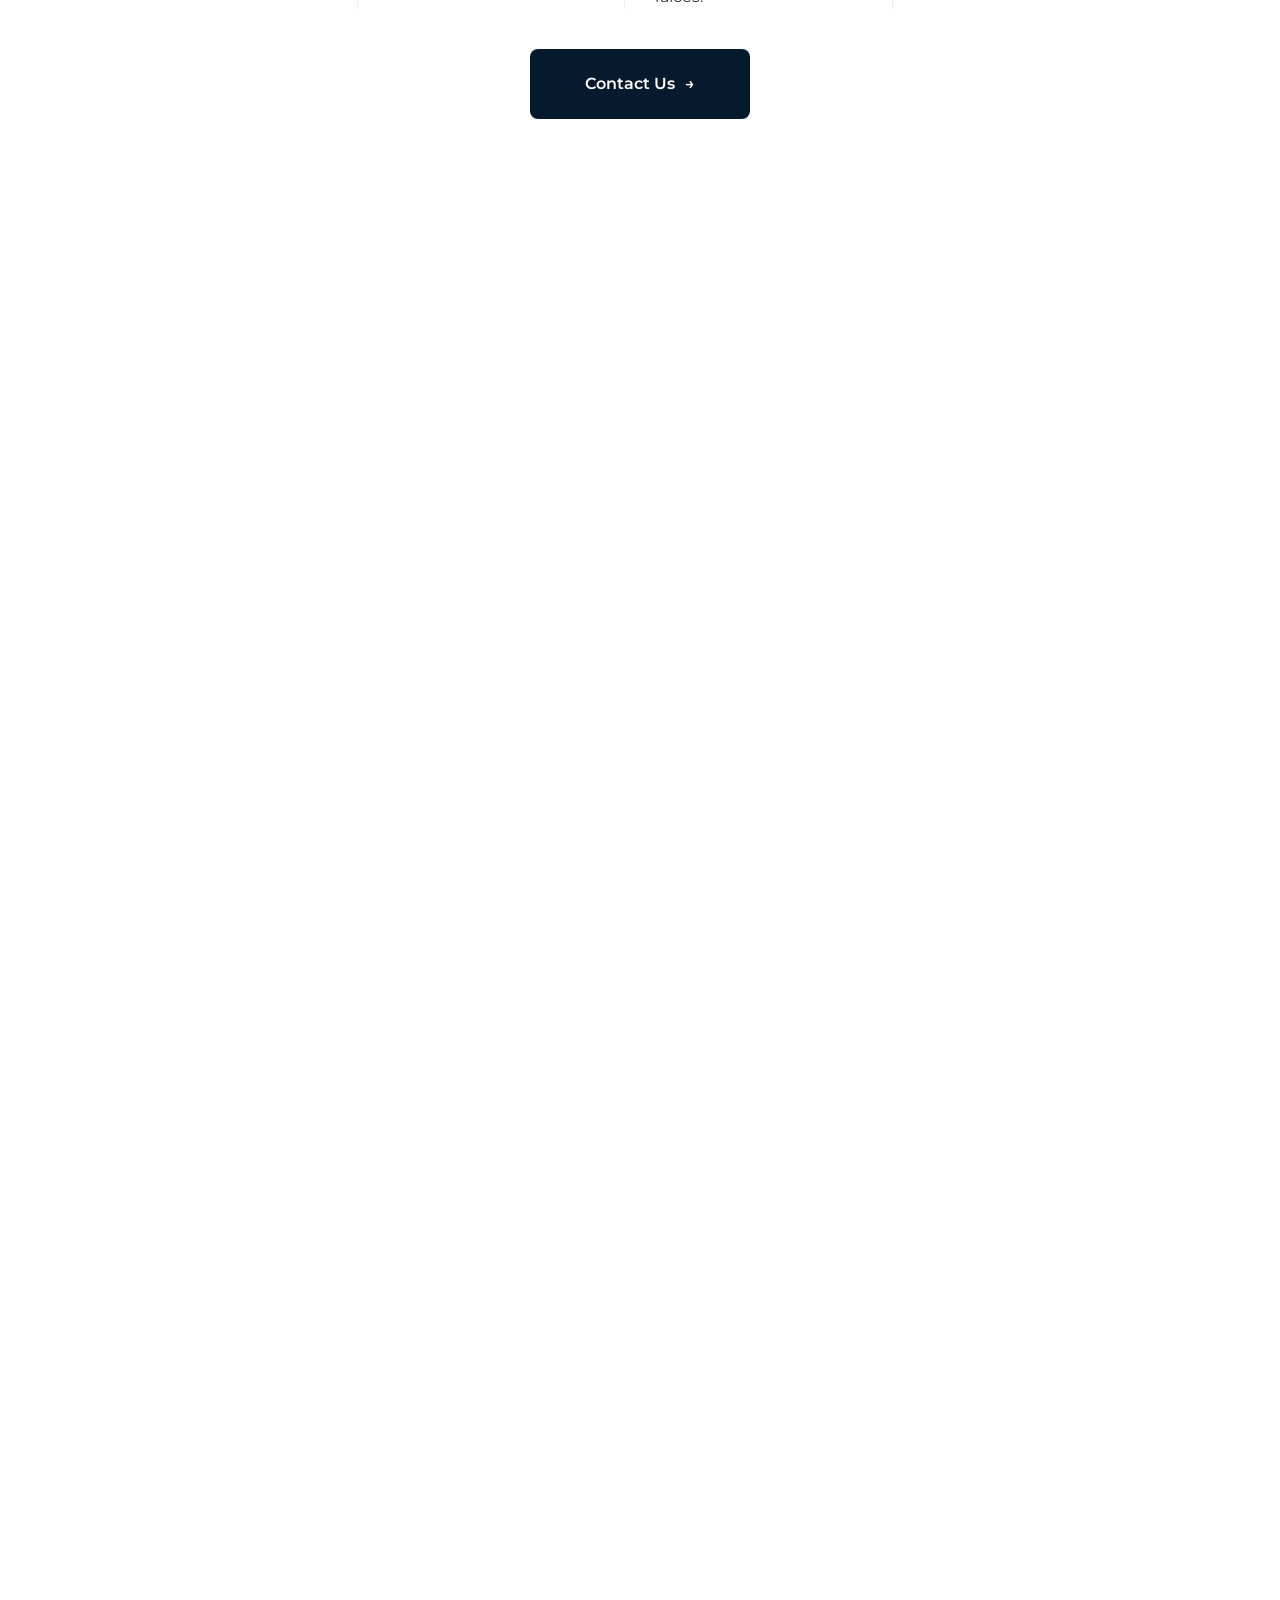
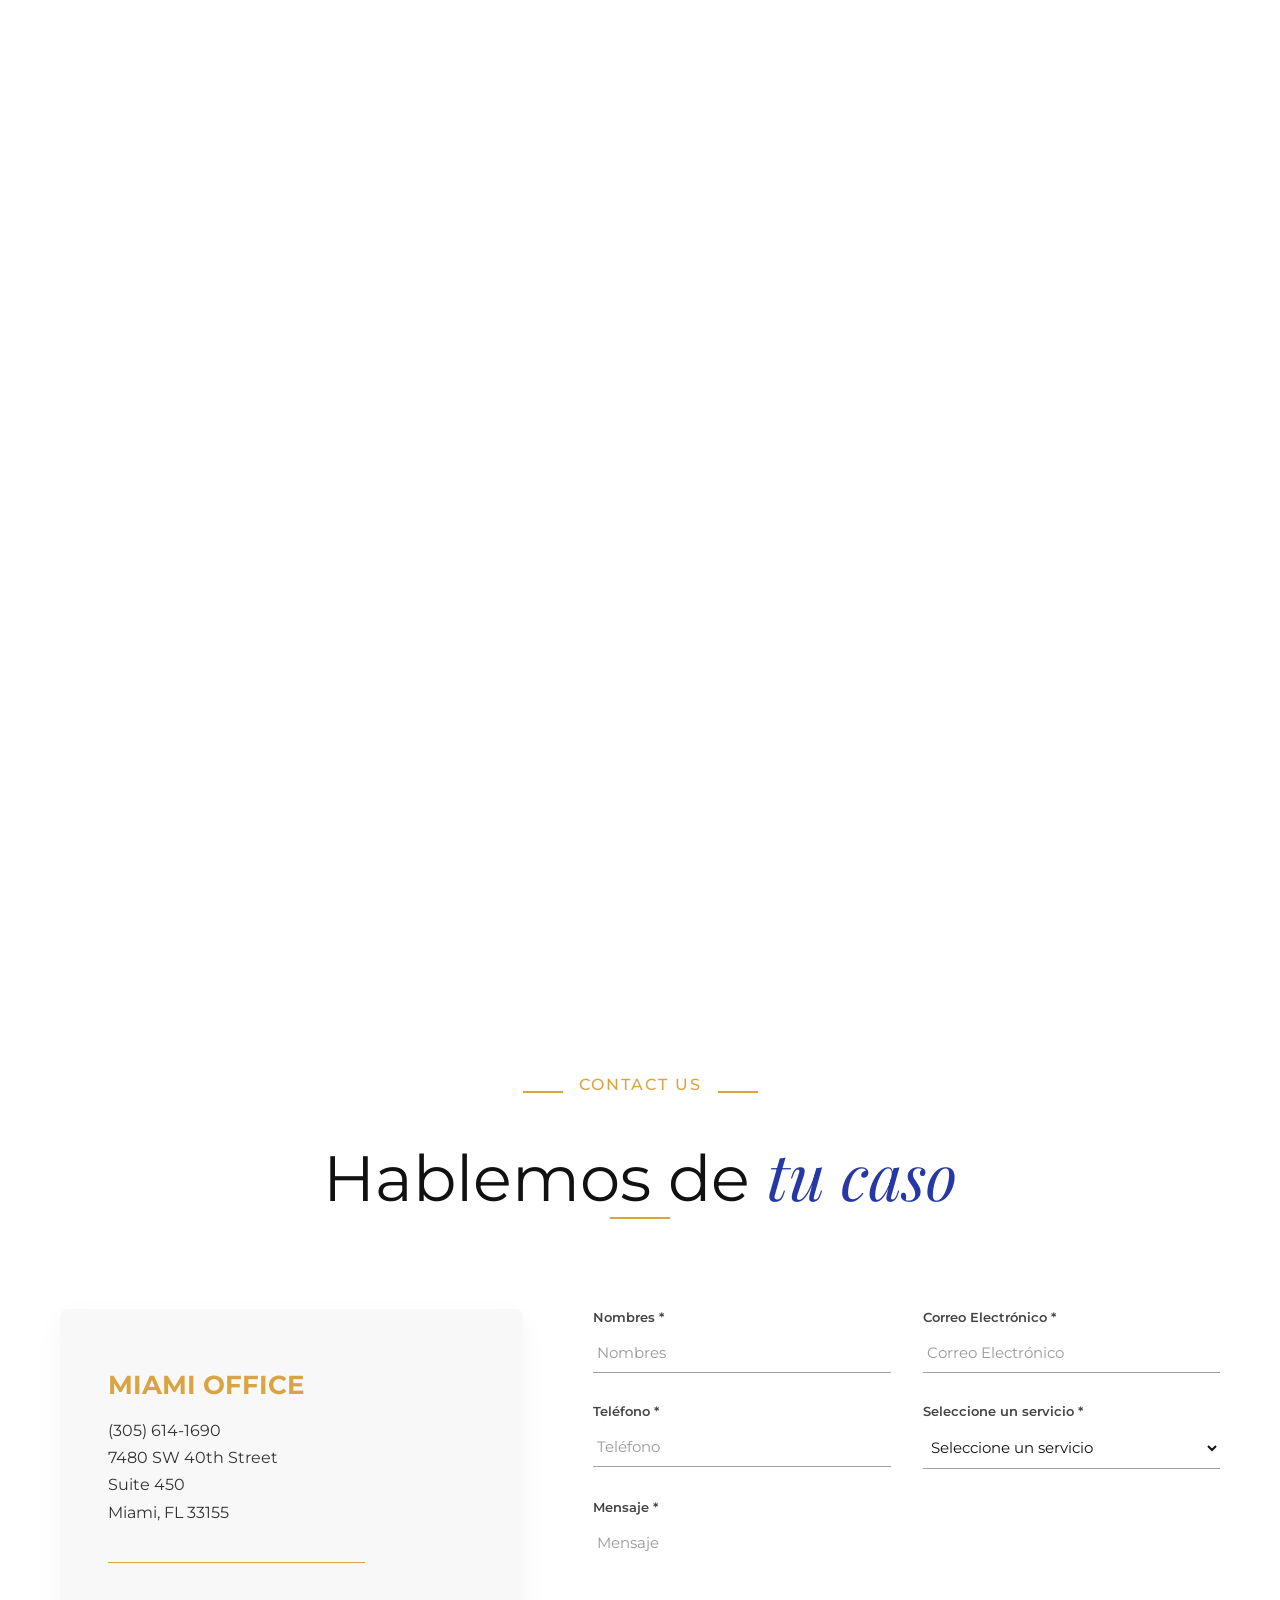
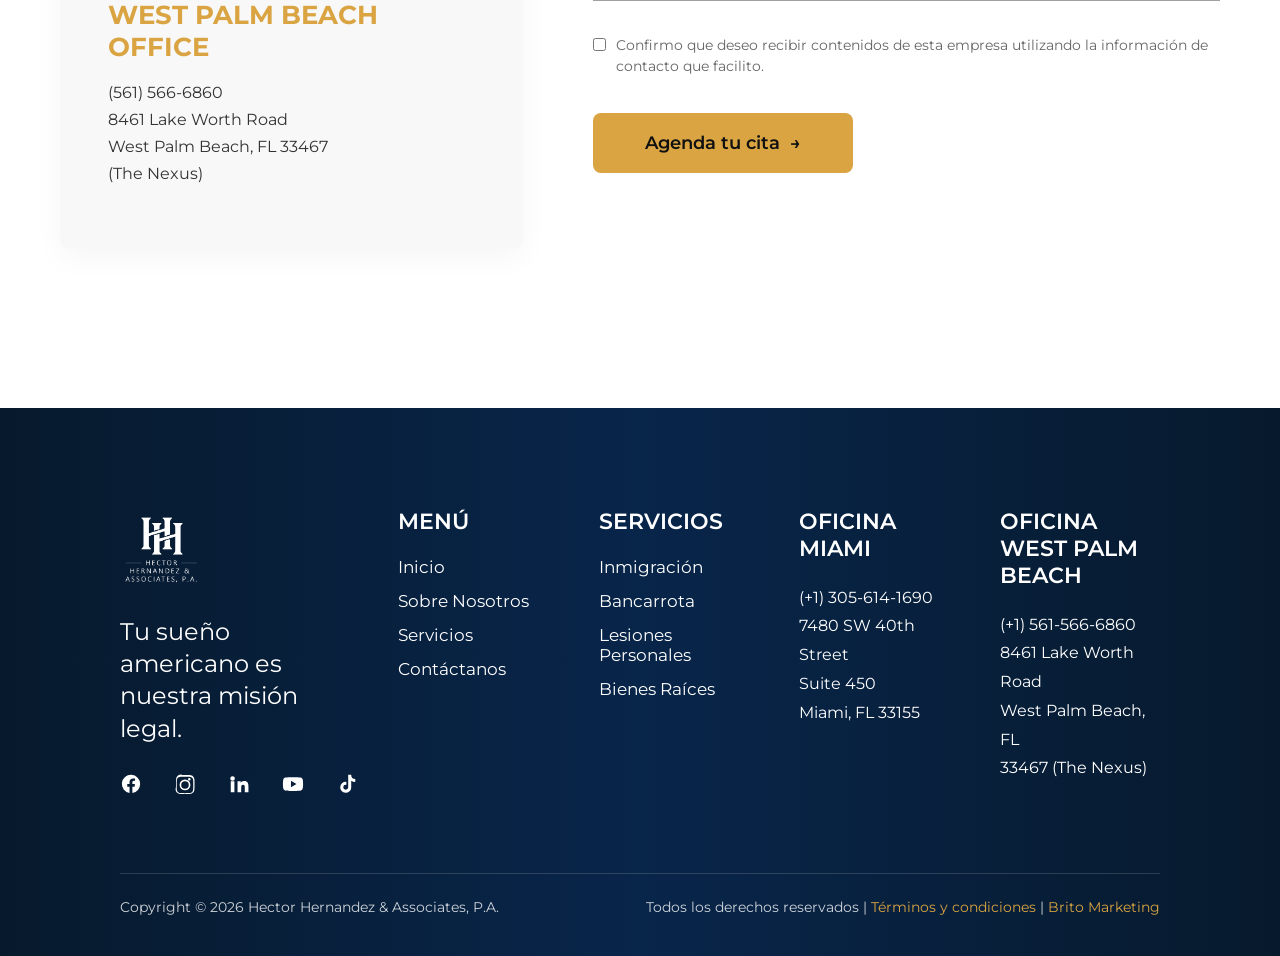
==== commit 298ec902: "Mejoras UI: preload único, logos, favicon, About/Services/Team 1. Preload: se ejecuta una sola vez (" ====
--- a/about.html
+++ b/about.html
@@ -3,6 +3,7 @@
 <head>
 <meta charset="UTF-8">
 <meta name="viewport" content="width=device-width, initial-scale=1.0">
+<link rel="icon" type="image/png" href="img/logo/lettermark.png">
 <title>About Us | Hector Hernandez & Associates, P.A.</title>
 <link rel="preconnect" href="https://fonts.googleapis.com">
 <link rel="preconnect" href="https://fonts.gstatic.com" crossorigin>
@@ -17,7 +18,7 @@
 <header id="site-header">
   <div class="header-inner">
     <div class="header-logo">
-      <img src="LOGO.png" alt="Hector Hernandez & Associates, P.A." class="logo-full">
+      <img src="img/logo/horizontal-blanco.png" alt="Hector Hernandez & Associates, P.A." class="logo-full">
     </div>
     <nav class="header-menu">
       <a href="index.html">Inicio</a>
@@ -53,7 +54,7 @@
     <div class="founder-text reveal-fade-up">
       <p class="founder-message">Fundada en 2004, Héctor Hernández and Associates, P.A.<br>ofrece servicios legales de calidad en el sur de la Florida.</p>
       <div class="founder-logo">
-        <img src="img/logo_corporativo.png" alt="Hector Hernandez & Associates, P.A." class="founder-logo-img">
+        <img src="img/logo/variable-compacto-bl.png" alt="Hector Hernandez & Associates, P.A." class="founder-logo-img">
       </div>
     </div>
     <div class="founder-photo-wrap">
@@ -148,7 +149,7 @@
 <footer id="site-footer" class="reveal-fade-up">
   <div class="footer-inner">
     <div class="footer-col footer-brand">
-      <div class="footer-hh"><span class="hh-h1">H</span><span class="hh-h2">H</span></div>
+      <div class="footer-hh"><img src="img/logo/variable-compacto-bl.png" alt="Hector Hernandez & Associates, P.A." class="footer-logo-img"></div>
       <p class="footer-tagline">Tu sueño americano es<br>nuestra misión legal.</p>
       <div class="footer-social">
         <a href="https://www.facebook.com/HectorHernandezAndAssociates" target="_blank" rel="noopener" aria-label="Facebook"><svg viewBox="0 0 24 24" width="22" height="22" fill="currentColor"><path d="M22 12a10 10 0 1 0-11.6 9.9v-7H7.9V12h2.5V9.8c0-2.5 1.5-3.9 3.8-3.9 1.1 0 2.2.2 2.2.2v2.4h-1.3c-1.2 0-1.6.8-1.6 1.6V12h2.8l-.4 2.9h-2.4v7A10 10 0 0 0 22 12z"/></svg></a>
--- a/styles.css
+++ b/styles.css
@@ -87,6 +87,8 @@
   gap: 40px;
 }
 .header-logo img { height: 46px; width: auto; }
+.footer-hh img.footer-logo-img { height: 84px; width: auto; }
+.hero-hh img.logo-full { width: clamp(150px, 15vw, 220px); height: auto; }
 
 .header-menu {
   display: flex;
@@ -486,12 +488,14 @@
 .about-card.in-view { opacity: 1; transform: translateX(0); }
 
 .card-number {
-  display: block;
+  display: inline-block;
   color: var(--gold);
   font-family: var(--font-sans);
   font-weight: 800;
-  font-size: 22px;
+  font-size: 28px;
+  padding-bottom: 6px;
   margin-bottom: 8px;
+  border-bottom: solid 4px var(--gold);
 }
 .card-title {
   font-family: var(--font-sans);
@@ -526,27 +530,39 @@
   max-width: 1300px;
   margin: 60px auto 0;
   display: flex;
-  justify-content: space-between;
-  align-items: flex-end;
-  gap: 60px;
+  flex-direction: column;
+  align-items: flex-start;
+  gap: 28px;
   text-align: left;
 }
 .services-intro-title {
   font-family: var(--font-sans);
   font-weight: 800;
-  font-size: clamp(38px, 7vw, 110px);
-  line-height: 0.95;
+  font-size: clamp(34px, 6vw, 78px);
+  line-height: 1.02;
   color: var(--white);
-  flex: 0 0 60%;
-}
+  width: 100%;
+  text-shadow: 0 0 28px rgba(255, 255, 255, 0.28);
+}
+/* Cursor parpadeante del efecto máquina de escribir */
+.tw-caret {
+  display: inline-block;
+  width: 3px;
+  height: 1em;
+  margin-left: 6px;
+  background: var(--gold);
+  vertical-align: -0.12em;
+  animation: tw-blink 0.8s steps(1) infinite;
+}
+@keyframes tw-blink { 0%, 50% { opacity: 1; } 50.01%, 100% { opacity: 0; } }
 .services-intro-text {
   font-family: var(--font-sans);
   font-weight: 400;
   font-size: clamp(16px, 1.8vw, 28px);
   line-height: 1.5;
   color: rgba(255,255,255,0.85);
-  max-width: 450px;
-  flex: 1;
+  width: 100%;
+  padding-right: 35%;
 }
 .reveal-fade-up {
   opacity: 0;
@@ -562,8 +578,8 @@
 
 @media (max-width: 900px) {
   .services-intro-section { padding: 100px 24px; }
-  .services-intro-grid { flex-direction: column; align-items: flex-start; gap: 32px; }
-  .services-intro-title, .services-intro-text { flex: none; max-width: 100%; }
+  .services-intro-grid { gap: 24px; }
+  .services-intro-text { padding-right: 0; }
 }
 
 /* ============================================================
@@ -576,9 +592,9 @@
   justify-content: center;
 }
 .services-cube-stage {
-  width: 100%;
-  max-width: 900px;
-  height: 380px;
+  width: 415px;
+  max-width: 92vw;
+  height: 445px;
   perspective: 3200px;
   overflow: hidden;
 }
@@ -592,10 +608,10 @@
 .services-cube:hover { animation-play-state: paused; }
 
 @keyframes services-cube-spin {
-  0%, 20%  { transform: rotateX(0deg); }
-  25%, 45% { transform: rotateX(90deg); }
-  50%, 70% { transform: rotateX(180deg); }
-  75%, 95% { transform: rotateX(270deg); }
+  0%, 23%  { transform: rotateX(0deg); }
+  25%, 48% { transform: rotateX(90deg); }
+  50%, 73% { transform: rotateX(180deg); }
+  75%, 98% { transform: rotateX(270deg); }
   100%     { transform: rotateX(360deg); }
 }
 
@@ -607,16 +623,22 @@
   box-shadow: 0 30px 60px rgba(0,0,0,0.35);
   backface-visibility: hidden;
 }
-.services-cube-face:nth-child(1) { transform: translateZ(190px); }
-.services-cube-face:nth-child(2) { transform: rotateX(-90deg) translateZ(190px); }
-.services-cube-face:nth-child(3) { transform: rotateX(180deg) translateZ(190px); }
-.services-cube-face:nth-child(4) { transform: rotateX(90deg) translateZ(190px); }
+.services-cube-face:nth-child(1) { transform: translateZ(222px); }
+.services-cube-face:nth-child(2) { transform: rotateX(-90deg) translateZ(222px); }
+.services-cube-face:nth-child(3) { transform: rotateX(180deg) translateZ(222px); }
+.services-cube-face:nth-child(4) { transform: rotateX(90deg) translateZ(222px); }
 
 .cube-face-text {
   position: relative;
   width: 50%;
   background: var(--white);
-  padding: 48px;
+  padding: 24px;
+  display: flex;
+  flex-direction: column;
+  align-items: center;
+  justify-content: center;
+  text-align: center;
+  gap: 14px;
   overflow: hidden;
   transition: background 0.4s ease;
 }
@@ -627,25 +649,30 @@
   display: block;
   font-family: var(--font-sans);
   font-weight: 800;
-  font-size: 64px;
+  font-size: 72px;
   color: var(--ink);
   line-height: 1;
 }
 .cube-service {
   display: block;
-  font-family: var(--font-sans);
-  font-weight: 600;
-  font-size: 28px;
+  width: 80%;
+  font-family: var(--font-sans);
+  font-weight: 700;
+  font-size: 24px;
+  text-transform: uppercase;
+  letter-spacing: 0.5px;
+  line-height: 1.15;
   color: var(--ink);
-  margin-top: 12px;
 }
 .cube-more {
   position: absolute;
-  left: 48px;
-  bottom: 40px;
+  left: 0;
+  right: 0;
+  bottom: 22px;
+  text-align: center;
   font-family: var(--font-sans);
   font-weight: 600;
-  font-size: 15px;
+  font-size: 14px;
   color: var(--ink);
   letter-spacing: 0.5px;
   opacity: 0;
@@ -661,21 +688,14 @@
   background-size: cover;
   background-position: center;
 }
-.img-immigration { background: linear-gradient(160deg, rgba(37,56,165,0.55) 0%, rgba(20,42,99,0.65) 60%, rgba(10,22,54,0.8) 100%), url("img/inmigracion.jpg") center/cover no-repeat; }
-.img-bankruptcy { background: linear-gradient(160deg, rgba(74,64,50,0.55) 0%, rgba(44,36,23,0.65) 60%, rgba(23,18,8,0.8) 100%), url("img/bancarrota.jpg") center/cover no-repeat; }
-.img-injury { background: linear-gradient(160deg, rgba(90,48,48,0.55) 0%, rgba(52,28,28,0.65) 60%, rgba(26,13,13,0.8) 100%), url("img/lesiones-personales.jpg") center/cover no-repeat; }
-.img-realestate { background: linear-gradient(160deg, rgba(47,74,58,0.55) 0%, rgba(26,44,34,0.65) 60%, rgba(13,23,18,0.8) 100%), url("img/bienes-raices.jpg") center/cover no-repeat; }
-
-@media (max-width: 800px) {
-  .services-cube-stage { height: 480px; perspective: 3800px; }
-  .services-cube-face { flex-direction: column; }
-  .cube-face-text { width: 100%; height: 50%; padding: 32px; }
-  .cube-face-photo { width: 100%; height: 50%; }
-  .cube-more { left: 32px; bottom: 24px; }
-  .services-cube-face:nth-child(1) { transform: translateZ(240px); }
-  .services-cube-face:nth-child(2) { transform: rotateX(-90deg) translateZ(240px); }
-  .services-cube-face:nth-child(3) { transform: rotateX(180deg) translateZ(240px); }
-  .services-cube-face:nth-child(4) { transform: rotateX(90deg) translateZ(240px); }
+.img-immigration { background: url("img/inmigracion.jpg") center/cover no-repeat; }
+.img-bankruptcy { background: url("img/bancarrota.jpg") center/cover no-repeat; }
+.img-injury { background: url("img/lesiones-personales.jpg") center/cover no-repeat; }
+.img-realestate { background: url("img/bienes-raices.jpg") center/cover no-repeat; }
+
+@media (max-width: 480px) {
+  .cube-num { font-size: 56px; }
+  .cube-service { font-size: 20px; width: 90%; }
 }
 
 /* ============================================================
@@ -683,7 +703,7 @@
    ============================================================ */
 #team-intro-wrapper {
   position: relative;
-  height: 400vh;
+  height: 200vh;
   background: var(--navy);
 }
 #team-intro-sticky {
@@ -697,12 +717,15 @@
   padding-top: 120px;
   text-align: center;
 }
+/* Encabezado del intro de Team: espacio compacto (≤40px) entre "TEAM" y el título */
+#team-intro-sticky .section-eyebrow { margin-bottom: 6px; }
+#team-intro-sticky .deco-line { margin: 0 auto 14px; }
 .team-intro-title {
   font-family: var(--font-sans);
   font-weight: 800;
   font-size: clamp(30px, 5vw, 72px);
   color: var(--white);
-  margin-top: 20px;
+  margin-top: 14px;
 }
 .team-giant {
   position: absolute;
@@ -756,111 +779,85 @@
 }
 
 /* ============================================================
-   TEAM DIRECTORY
+   TEAM DIRECTORY — 2 columnas (destacado 35% + grid 65%)
    ============================================================ */
 .team-directory-section {
   background: var(--white);
-  padding: 40px 60px 0;
-}
-.team-gallery {
+  padding: 120px 60px;
+}
+.team-layout {
   max-width: 1300px;
   margin: 0 auto;
   display: grid;
-  grid-template-columns: repeat(5, 1fr);
-  column-gap: 40px;
-  row-gap: 50px;
-  justify-items: center;
-}
-.team-member {
-  cursor: pointer;
-  text-align: center;
-  width: 190px;
-}
+  grid-template-columns: 35% 65%;
+  gap: 56px;
+  align-items: start;
+}
+
+/* Columna izquierda: persona destacada */
+.team-feature {
+  position: sticky;
+  top: 110px;
+}
+.team-feature-photo {
+  width: 100%;
+  aspect-ratio: 4 / 5;
+  border-radius: 12px;
+  background: #e9edf2 center top / cover no-repeat;
+  box-shadow: 0 18px 40px rgba(0,0,0,0.14);
+  transition: opacity 0.3s ease;
+}
+.team-feature-name {
+  font-family: var(--font-sans);
+  font-weight: 800;
+  font-size: clamp(22px, 2.2vw, 32px);
+  text-transform: uppercase;
+  color: var(--ink);
+  margin-top: 22px;
+  line-height: 1.1;
+}
+.team-feature-role {
+  font-family: var(--font-sans);
+  font-weight: 500;
+  font-size: clamp(14px, 1.3vw, 18px);
+  color: var(--blue);
+  margin-top: 6px;
+}
+
+/* Columna derecha: título + grid de fotos pequeñas */
+.team-directory-title {
+  font-family: var(--font-sans);
+  font-weight: 700;
+  font-size: clamp(22px, 3vw, 36px);
+  letter-spacing: 6px;
+  margin-bottom: 34px;
+}
+.team-gallery {
+  display: grid;
+  grid-template-columns: repeat(6, 1fr);
+  gap: 14px;
+}
+.team-member { cursor: pointer; }
 .team-photo {
-  width: 190px;
-  height: 250px;
-  border-radius: 8px;
+  width: 100%;
+  aspect-ratio: 4 / 5;
+  border-radius: 6px;
   background-size: cover;
   background-position: center;
   filter: grayscale(1);
   transition: transform 0.3s ease, filter 0.3s ease;
-  margin-bottom: 14px;
-}
-.team-member:hover .team-photo { transform: scale(1.03); filter: grayscale(0); }
-.team-member.selected .team-photo { filter: grayscale(0); }
-.team-member-name {
-  font-family: var(--font-sans);
-  font-weight: 600;
-  font-size: 17px;
-  color: var(--ink);
-}
-.team-member-role {
-  font-family: var(--font-sans);
-  font-weight: 500;
-  font-size: 13px;
-  color: var(--blue);
-  margin-top: 2px;
-}
-
-.team-profile-panel {
-  max-width: 1100px;
-  margin: 70px auto 0;
-  display: grid;
-  grid-template-columns: 1.4fr 1fr;
-  align-items: center;
-  gap: 50px;
-  position: relative;
-  padding: 60px 0 100px;
-  border-top: 1px solid #eee;
-}
-.profile-photo {
-  width: 100%;
-  max-width: 420px;
-  height: 560px;
-  border-radius: 12px;
-  background-size: cover;
-  background-position: center;
-  box-shadow: 0 15px 35px rgba(0,0,0,0.08);
-  transition: opacity 0.4s ease, transform 0.4s ease;
-}
-.profile-name {
-  font-family: var(--font-sans);
-  font-weight: 800;
-  font-size: clamp(30px, 4vw, 56px);
-  color: var(--ink);
-  transition: opacity 0.4s ease;
-}
-.profile-role {
-  font-family: var(--font-sans);
-  font-weight: 500;
-  font-size: clamp(18px, 2vw, 28px);
-  color: var(--blue);
-  margin-top: 10px;
-}
-.profile-deco-line {
-  width: 60px; height: 3px;
-  background: var(--gold);
-  margin-top: 22px;
-}
-.profile-close {
-  position: absolute;
-  top: 20px; right: 0;
-  font-size: 30px;
-  color: var(--ink);
-  transition: transform 0.3s ease;
-  line-height: 1;
-}
-.profile-close:hover { transform: rotate(90deg); }
-
-@media (max-width: 1000px) {
+}
+.team-member:hover .team-photo,
+.team-member.active .team-photo { transform: scale(1.04); filter: grayscale(0); }
+
+@media (max-width: 900px) {
+  .team-directory-section { padding: 80px 24px; }
+  .team-layout { grid-template-columns: 1fr; gap: 40px; }
+  .team-feature { position: static; max-width: 360px; margin: 0 auto; text-align: center; }
+  .team-gallery { grid-template-columns: repeat(4, 1fr); }
+}
+@media (max-width: 480px) {
   .team-gallery { grid-template-columns: repeat(3, 1fr); }
-  .team-profile-panel { grid-template-columns: 1fr; text-align: center; }
-  .profile-photo { margin: 0 auto; }
-}
-@media (max-width: 560px) {
-  .team-gallery { grid-template-columns: repeat(2, 1fr); }
-  .team-directory-section { padding: 40px 20px 0; }
-  .team-member, .team-photo { width: 100%; }
 }
 
 /* ============================================================
@@ -1137,8 +1134,8 @@
 }
 .founder-logo { display: flex; align-items: center; gap: 20px; }
 .founder-logo-img {
-  width: clamp(450px, 40vw, 550px);
-  max-width: 550px;
+  width: clamp(160px, 18vw, 220px);
+  max-width: 220px;
   height: auto;
 }
 .founder-photo-wrap {
@@ -1189,7 +1186,7 @@
   text-align: right;
   font-family: var(--font-sans);
   font-weight: 500;
-  font-size: clamp(24px, 3.5vw, 60px);
+  font-size: 28px;
   color: #000000;
   max-width: 650px;
   line-height: 1.25;
@@ -1205,7 +1202,7 @@
 .kinetic-word {
   font-family: var(--font-sans);
   font-weight: 800;
-  font-size: clamp(46px, 11vw, 240px);
+  font-size: clamp(24px, 4.7vw, 68px);
   color: #000000;
   line-height: 1;
   white-space: nowrap;
@@ -2019,92 +2016,3 @@
   .faq-grid { grid-template-columns: 1fr; }
   .faq-right { order: 2; min-height: 260px; }
 }
-
-/* ============================================================
-   PRUEBA CUBOS — demo de cubo 3D con CSS puro (sin JS)
-   ============================================================ */
-.prueba-cubos-section {
-  background: #f4f4f4;
-  padding: 120px 40px;
-  text-align: center;
-}
-.prueba-cubos-title {
-  font-family: var(--font-sans);
-  font-weight: 700;
-  font-size: 32px;
-  color: var(--ink);
-  margin-bottom: 70px;
-}
-.prueba-cubos-grid {
-  display: flex;
-  flex-wrap: wrap;
-  justify-content: center;
-  gap: 100px;
-}
-.prueba-item {
-  display: flex;
-  flex-direction: column;
-  align-items: center;
-  gap: 28px;
-}
-.prueba-label {
-  font-family: var(--font-sans);
-  font-size: 14px;
-  color: var(--ink);
-}
-
-#contenedor {
-  width: 120px;
-  height: 120px;
-  perspective: 1000px;
-}
-
-.cubo {
-  position: relative;
-  width: 120px;
-  height: 120px;
-}
-.cubo div {
-  position: absolute;
-  width: 120px;
-  height: 120px;
-  border: 2px solid #222;
-  opacity: 0.9;
-}
-.cubo .cara1 { background: #e63946; transform: translateZ(60px); }
-.cubo .cara2 { background: #2a9d8f; transform: rotateY(90deg) translateZ(60px); }
-.cubo .cara3 { background: #457b9d; transform: rotateY(90deg) rotateX(90deg) translateZ(60px); }
-.cubo .cara4 { background: #f4a261; transform: rotateY(180deg) rotateZ(90deg) translateZ(60px); }
-.cubo .cara5 { background: #8d99ae; transform: rotateY(-90deg) rotateZ(90deg) translateZ(60px); }
-.cubo .cara6 { background: #ffd166; transform: rotateX(-90deg) translateZ(60px); }
-
-@keyframes rotacubo {
-  0% { transform: rotateX(0deg); }
-  100% { transform: rotateX(360deg); }
-}
-.animacubo {
-  animation-name: rotacubo;
-  animation-timing-function: linear;
-  animation-iteration-count: infinite;
-  animation-duration: 12s;
-  transform-style: preserve-3d;
-  transform-origin: 60px 60px 0;
-}
-
-@keyframes rotacubo3 {
-  0% { transform: translateZ(0) rotateX(0deg) rotateY(0deg); }
-  50% { transform: translateZ(-800px) rotateX(180deg) rotateY(180deg); }
-  100% { transform: translateZ(0) rotateX(360deg) rotateY(360deg); }
-}
-.animacubo3 {
-  animation-name: rotacubo3;
-  animation-timing-function: linear;
-  animation-iteration-count: infinite;
-  animation-duration: 12s;
-  transform-style: preserve-3d;
-  transform-origin: 60px 60px 0;
-}
-
-@media (max-width: 900px) {
-  .prueba-cubos-grid { gap: 60px; }
-}
